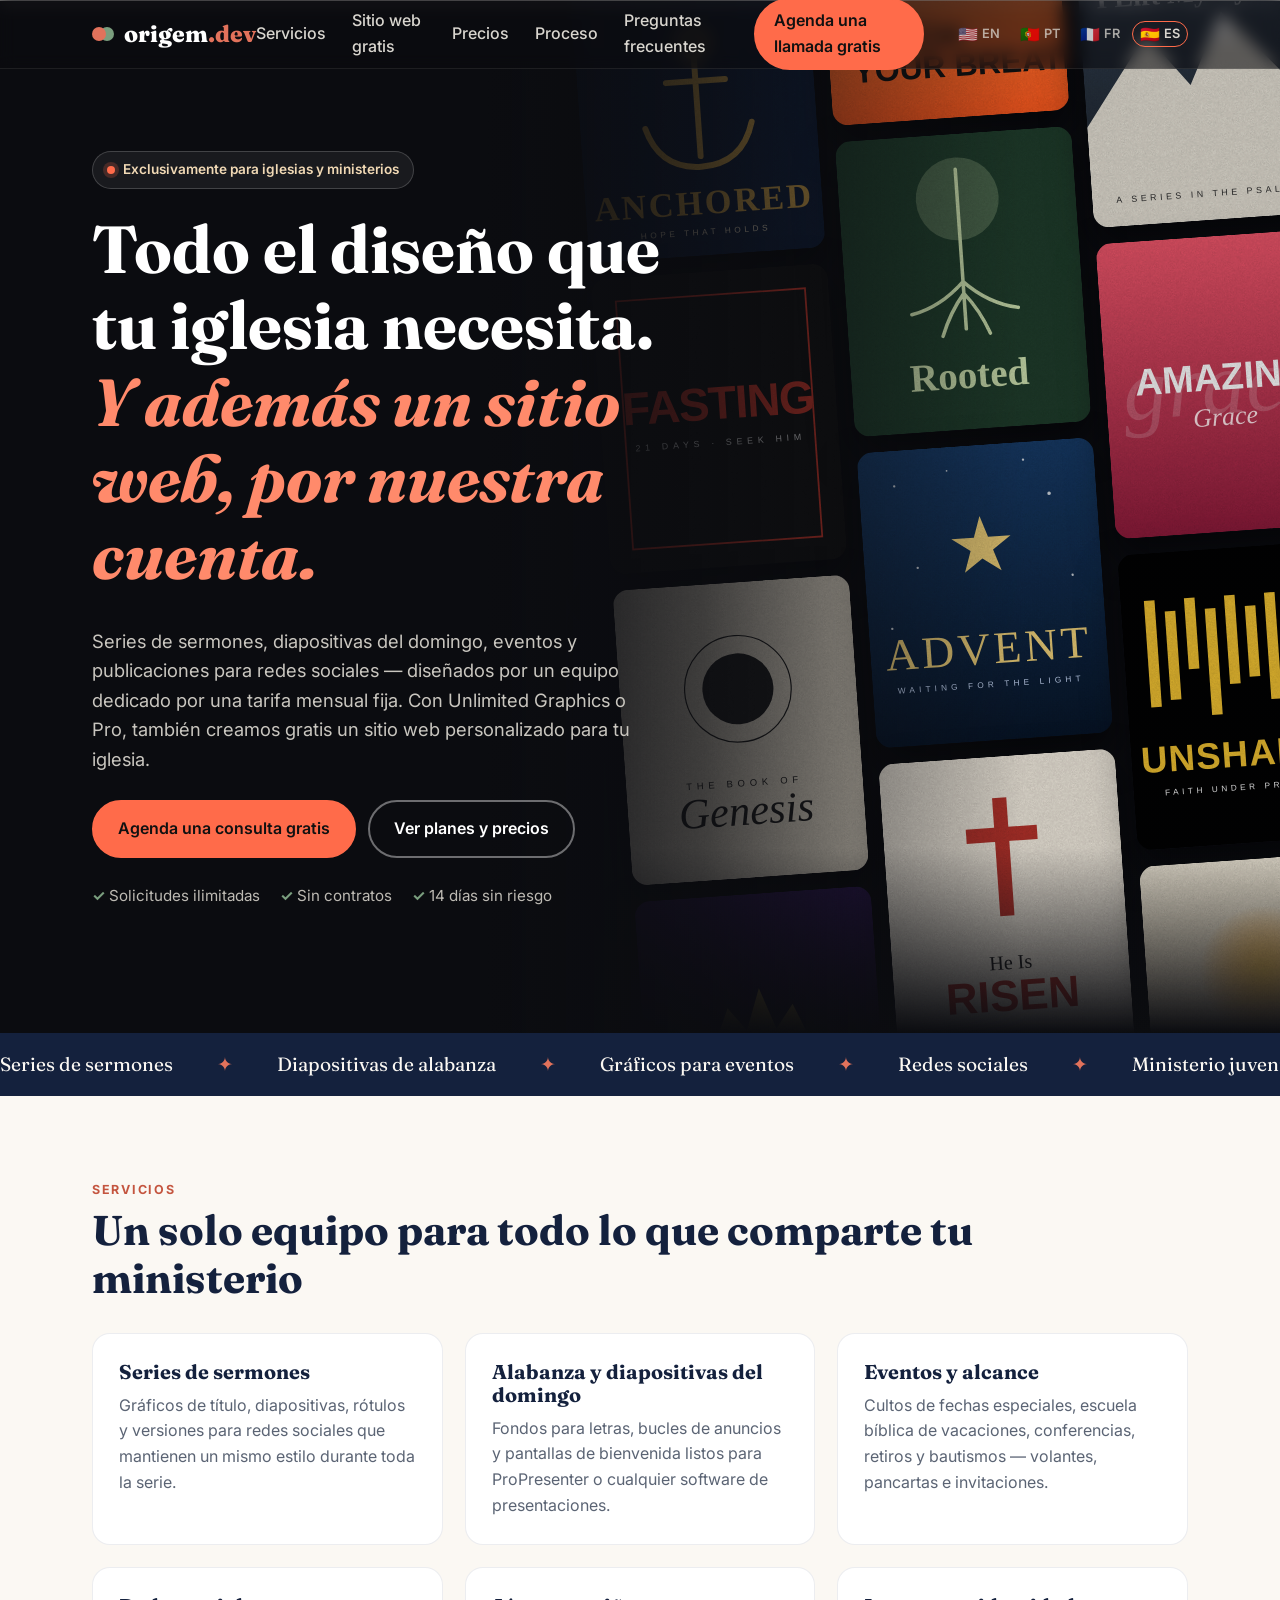
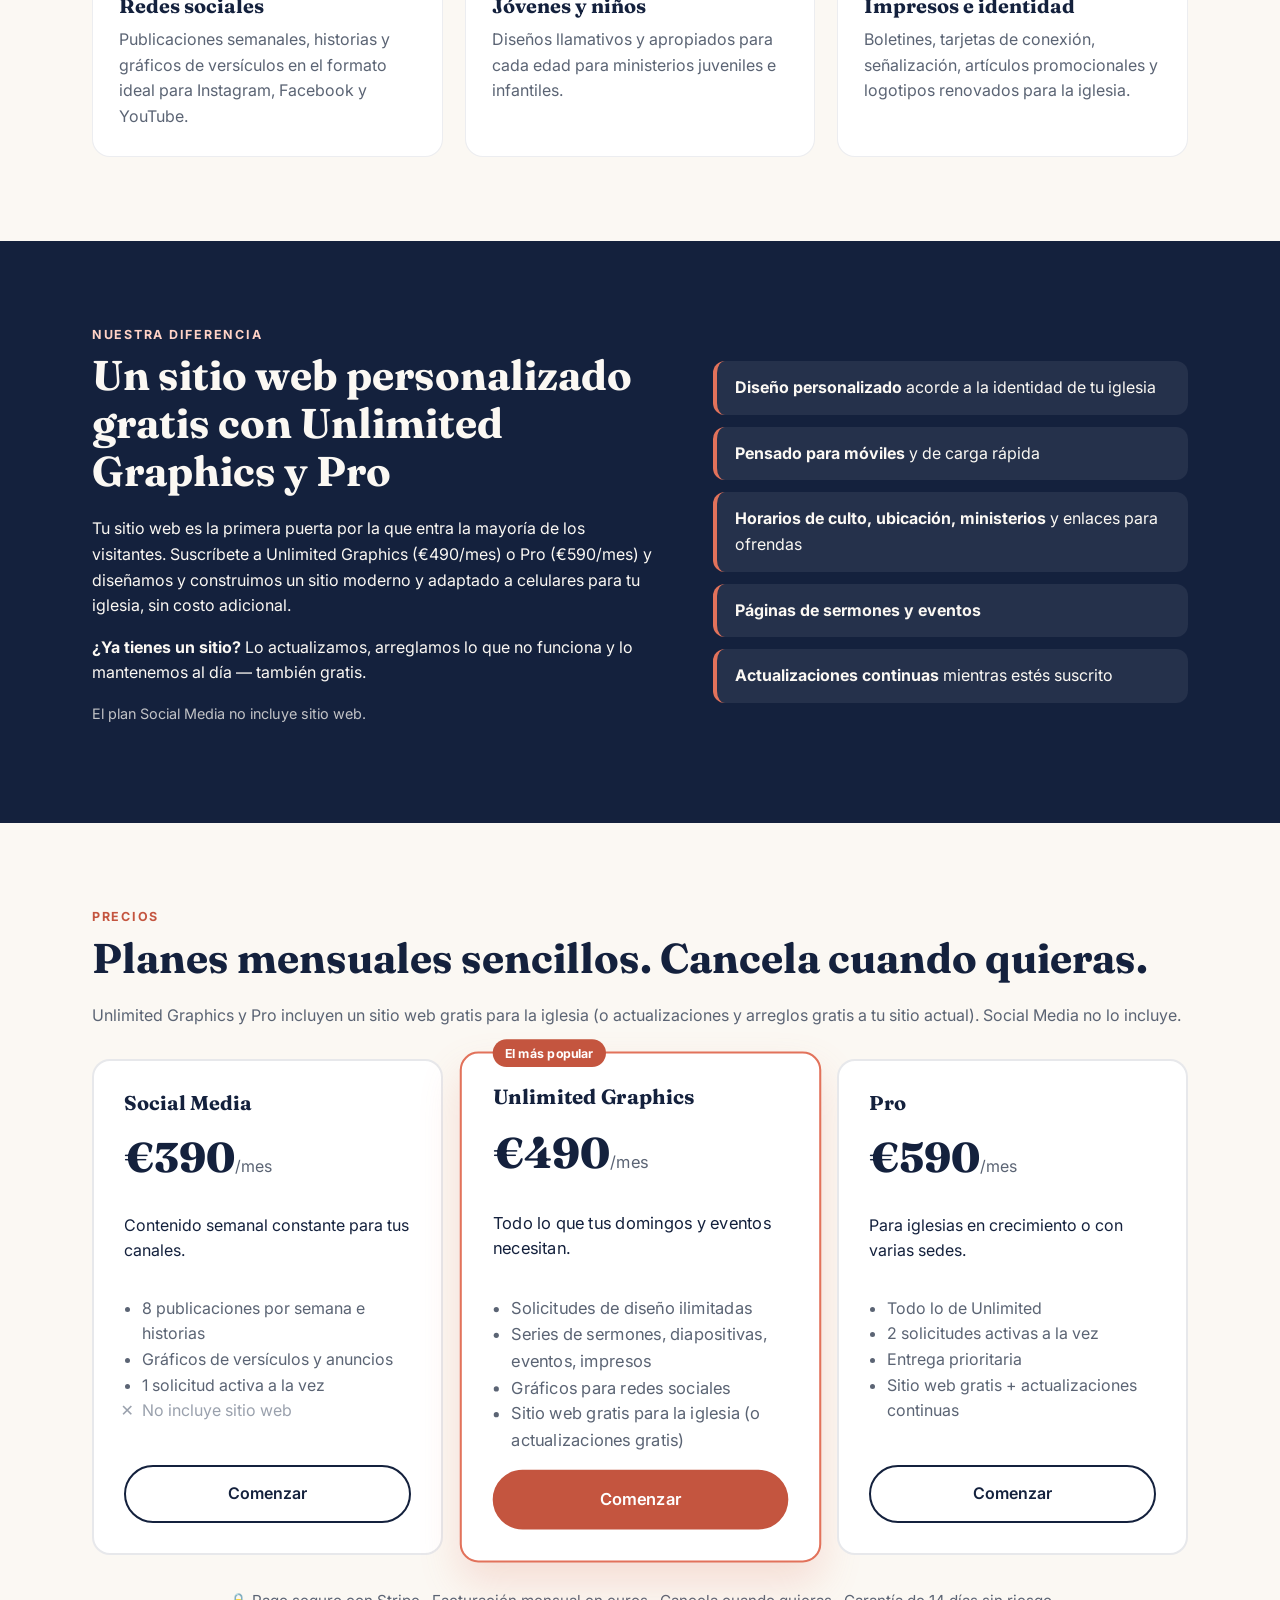
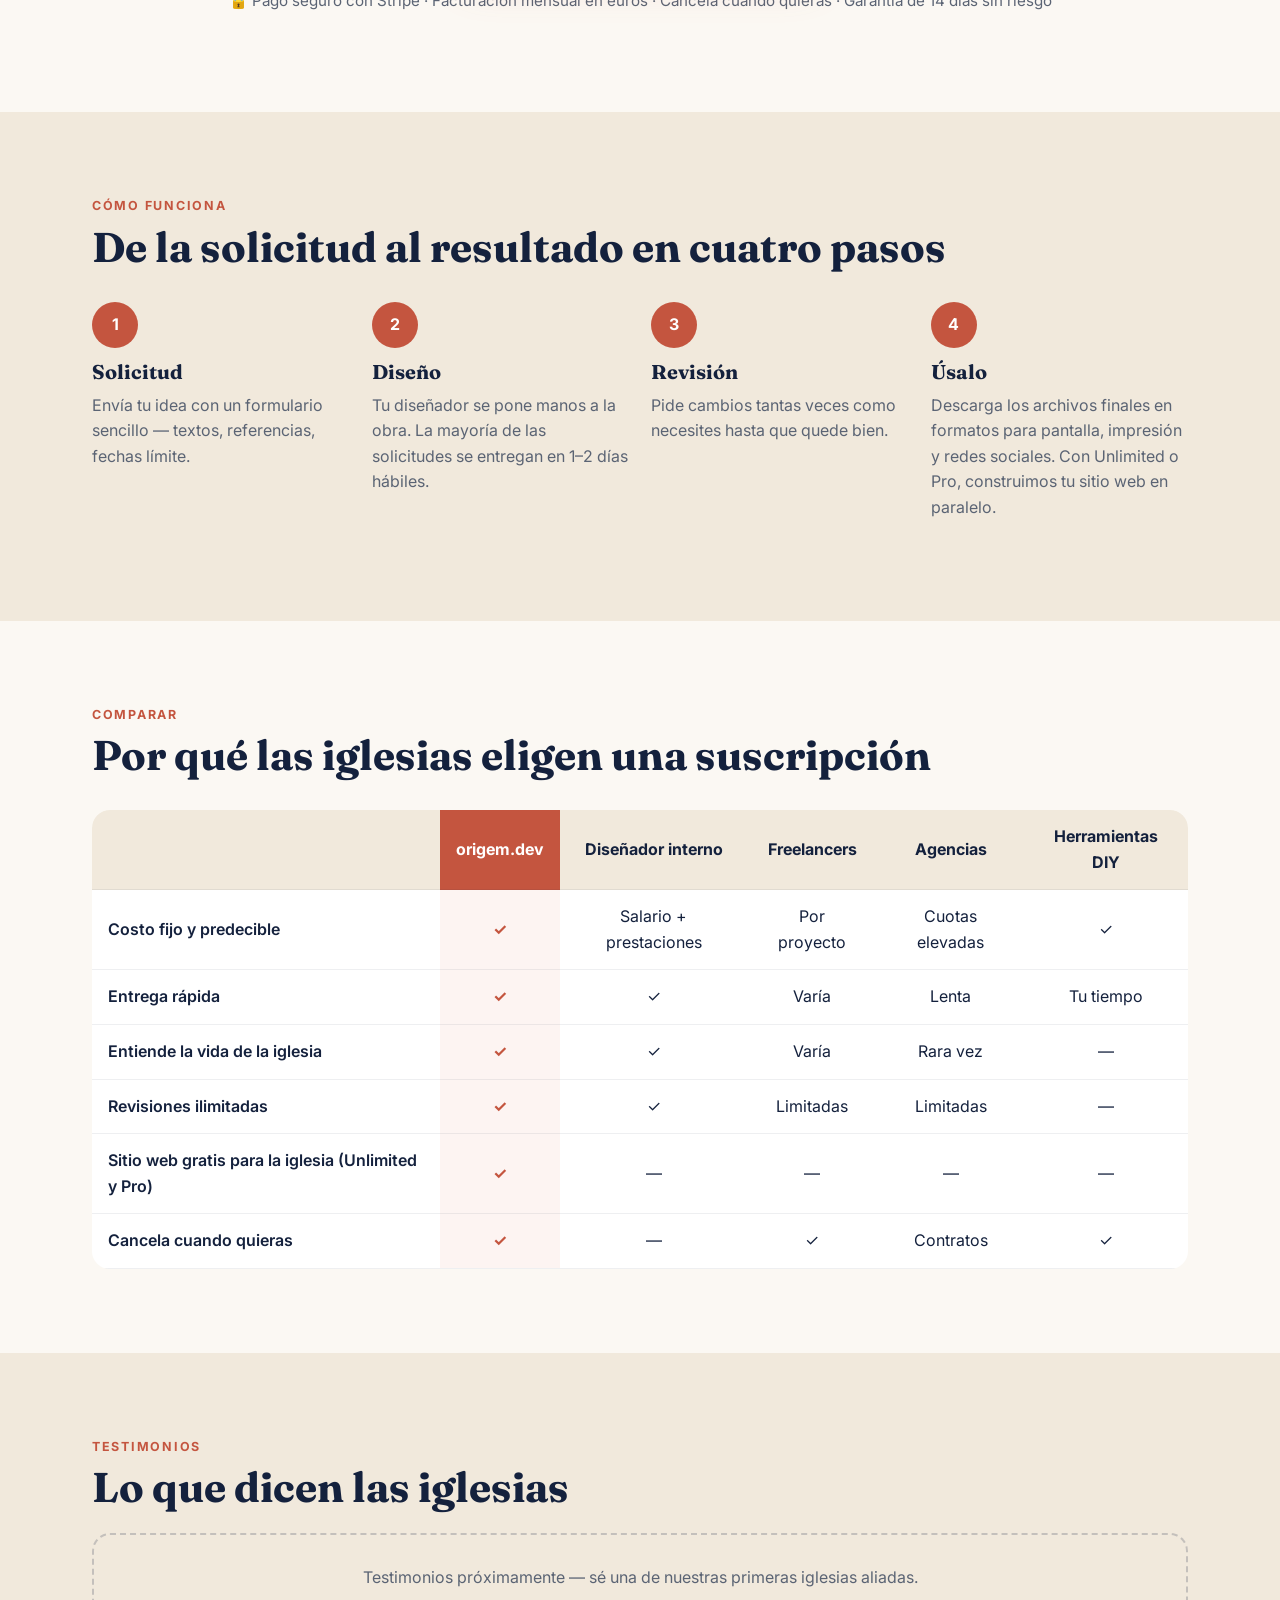
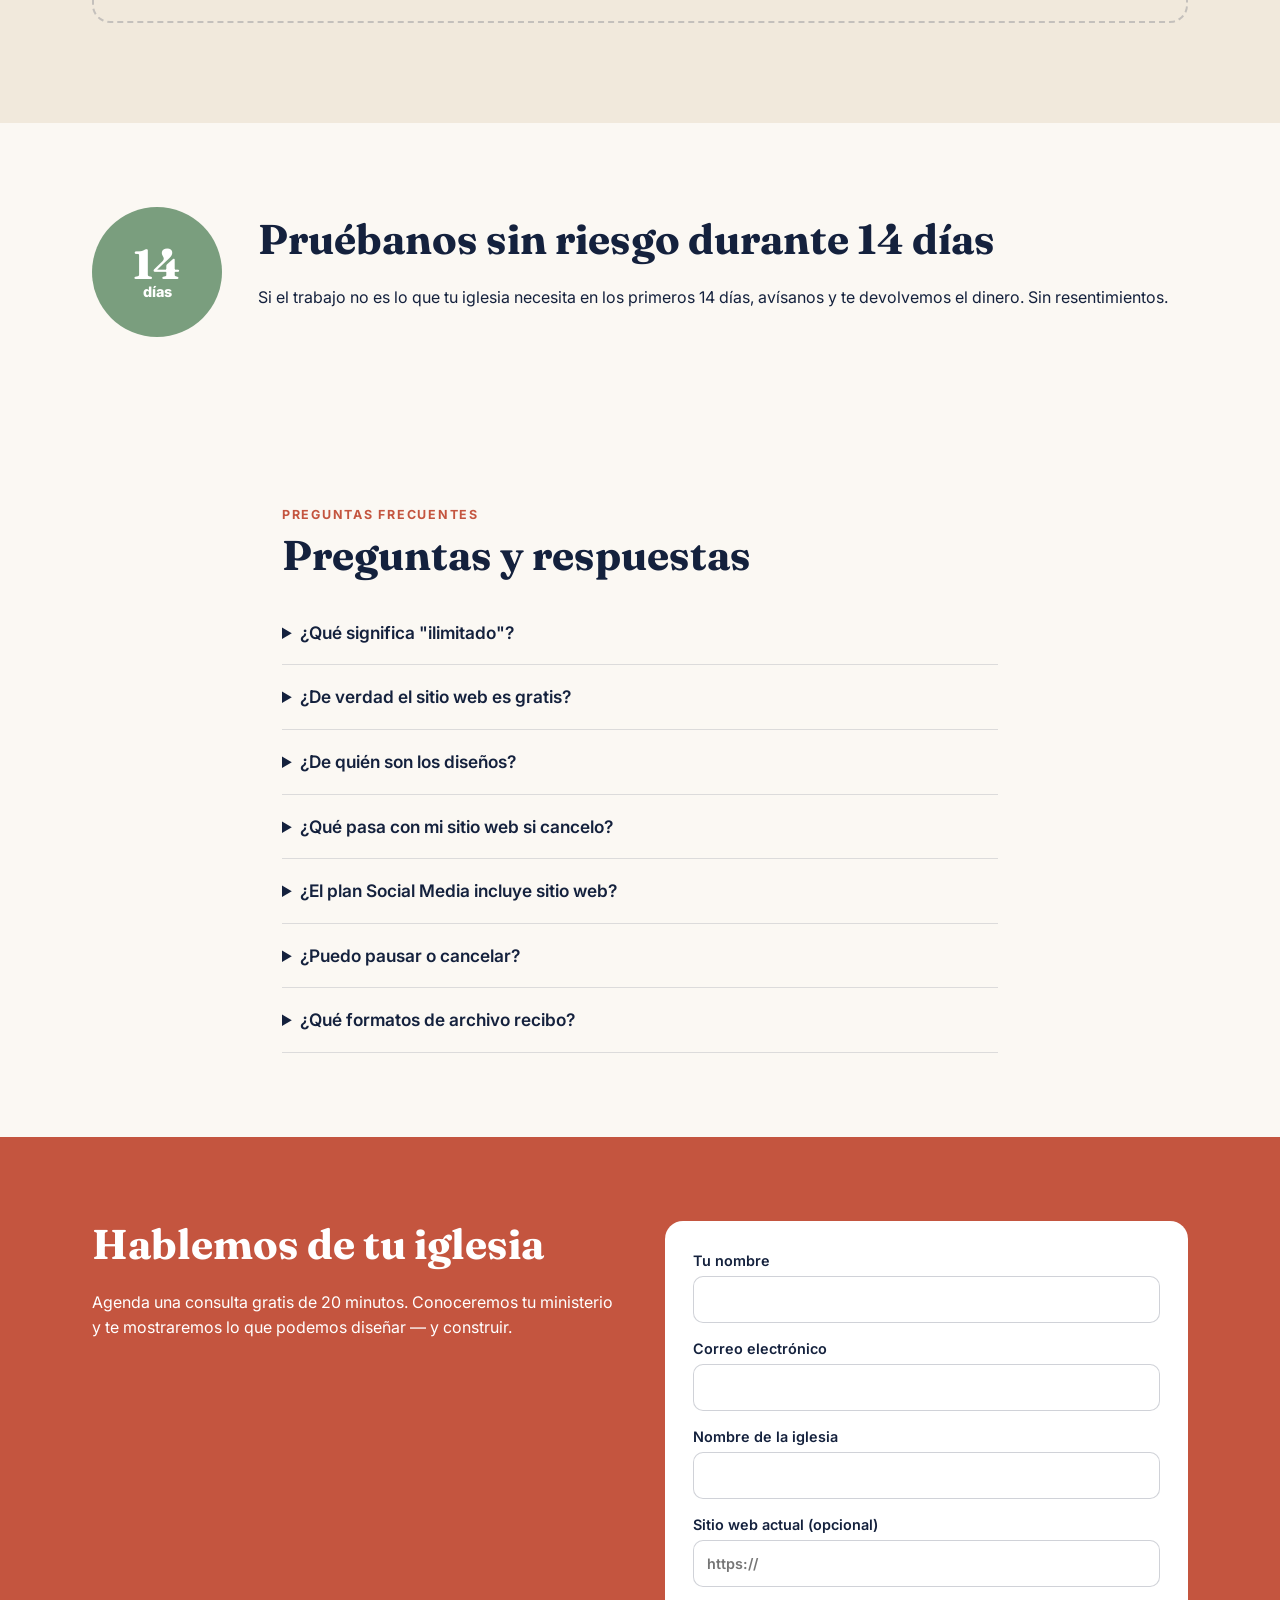
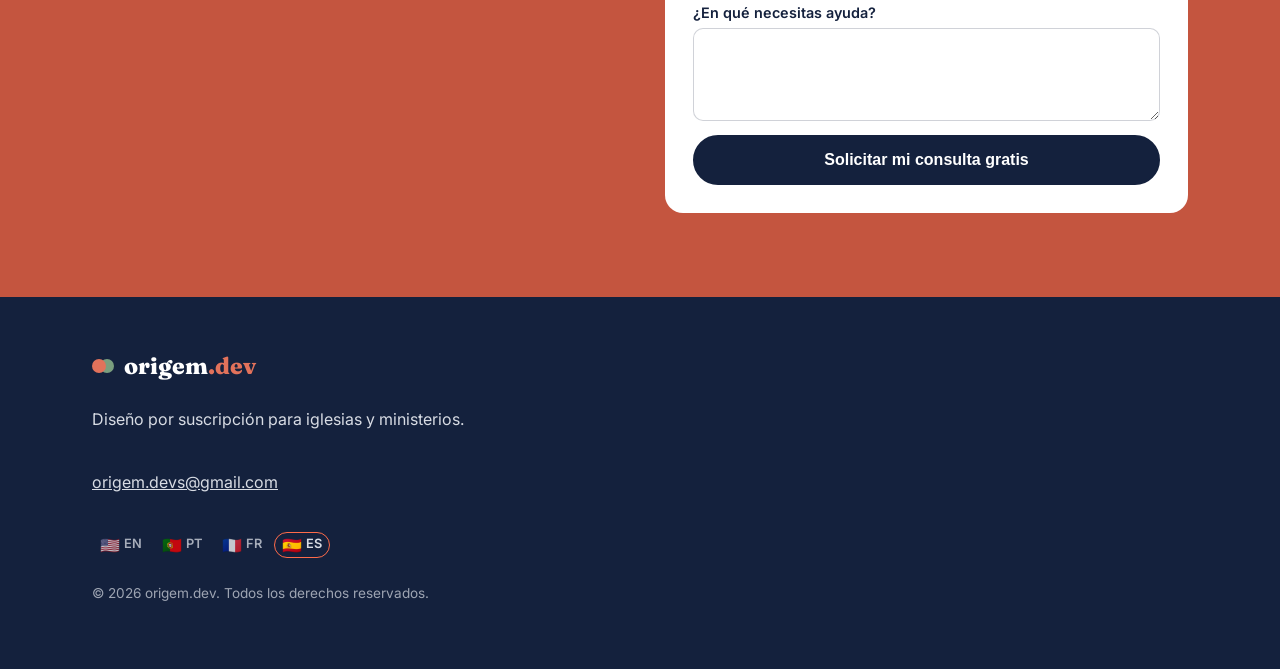
==== es/index.html @ 0dc6ed38 "i18n: en/pt-PT/fr/es static pages, language selector, auto-detection, EUR prices" ====
<!DOCTYPE html>
<html lang="es">
<head>
<!-- Stripe Payment Links live in script.js (STRIPE_LINKS). See STRIPE-SETUP.md. -->
<meta charset="UTF-8">
<meta name="viewport" content="width=device-width, initial-scale=1">
<title>origem.dev — Diseño ilimitado para iglesias + un sitio web gratis</title>
<meta name="description" content="Diseño gráfico por suscripción para iglesias y ministerios. Solicitudes ilimitadas, entregas rápidas y un sitio web personalizado gratis para tu iglesia.">
<link rel="preconnect" href="https://fonts.googleapis.com"><link rel="preconnect" href="https://fonts.gstatic.com" crossorigin>
<link href="https://fonts.googleapis.com/css2?family=Fraunces:opsz,wght@9..144,600;9..144,800&family=Inter:wght@400;500;600;700&display=swap" rel="stylesheet">
<link rel="stylesheet" href="/styles.css">
<link rel="canonical" href="https://origem.dev/es/">
<link rel="alternate" hreflang="en" href="https://origem.dev/">
<link rel="alternate" hreflang="pt-PT" href="https://origem.dev/pt/">
<link rel="alternate" hreflang="fr" href="https://origem.dev/fr/">
<link rel="alternate" hreflang="es" href="https://origem.dev/es/">
<link rel="alternate" hreflang="x-default" href="https://origem.dev/">
<script src="/lang.js"></script>
</head>
<body>
<a class="skip" href="#main">Ir al contenido</a>
<header class="nav" id="top">
  <div class="wrap nav-in">
    <!-- PLACEHOLDER: replace text logo with your logo image -->
    <a href="#" class="logo" aria-label="Inicio de origem.dev"><span class="dot"></span>origem<span>.dev</span></a>
    <button class="menu-btn" aria-expanded="false" aria-controls="menu" aria-label="Abrir menú">☰</button>
    <nav id="menu" aria-label="Main">
      <a href="#services">Servicios</a><a href="#website">Sitio web gratis</a><a href="#pricing">Precios</a><a href="#process">Proceso</a><a href="#faq">Preguntas frecuentes</a>
      <a href="#contact" class="btn btn-sm">Agenda una llamada gratis</a>
      <div class="lang-sel" role="group" aria-label="Idioma"><a href="/" data-lang="en" hreflang="en" lang="en" aria-label="English (United States)" title="English (United States)"><span class="flag" aria-hidden="true">🇺🇸</span><span class="lc" aria-hidden="true">EN</span></a><a href="/pt/" data-lang="pt" hreflang="pt-PT" lang="pt-PT" aria-label="Português (Portugal)" title="Português (Portugal)"><span class="flag" aria-hidden="true">🇵🇹</span><span class="lc" aria-hidden="true">PT</span></a><a href="/fr/" data-lang="fr" hreflang="fr" lang="fr" aria-label="Français (France)" title="Français (France)"><span class="flag" aria-hidden="true">🇫🇷</span><span class="lc" aria-hidden="true">FR</span></a><a href="/es/" data-lang="es" hreflang="es" lang="es" aria-label="Español (España)" title="Español (España)" aria-current="true"><span class="flag" aria-hidden="true">🇪🇸</span><span class="lc" aria-hidden="true">ES</span></a></div>
    </nav>
  </div>
</header>

<main id="main">
<section class="hero">
  <!-- SAMPLE PLACEHOLDERS: these sermon-series posters (assets/*.svg) are original mock-ups; replace with real church work later. -->
  <div class="poster-grid" aria-hidden="true"><div class="pcol pcol0"><img src="/assets/anchored.svg" alt="" width="400" height="500"><img src="/assets/fasting.svg" alt="" width="400" height="500"><img src="/assets/genesis.svg" alt="" width="400" height="500"><img src="/assets/kingdom.svg" alt="" width="400" height="500"><img src="/assets/anchored.svg" alt="" width="400" height="500"><img src="/assets/fasting.svg" alt="" width="400" height="500"><img src="/assets/genesis.svg" alt="" width="400" height="500"><img src="/assets/kingdom.svg" alt="" width="400" height="500"></div><div class="pcol pcol1"><img src="/assets/breath.svg" alt="" width="400" height="500"><img src="/assets/rooted.svg" alt="" width="400" height="500"><img src="/assets/advent.svg" alt="" width="400" height="500"><img src="/assets/risen.svg" alt="" width="400" height="500"><img src="/assets/breath.svg" alt="" width="400" height="500"><img src="/assets/rooted.svg" alt="" width="400" height="500"><img src="/assets/advent.svg" alt="" width="400" height="500"><img src="/assets/risen.svg" alt="" width="400" height="500"></div><div class="pcol pcol2"><img src="/assets/mountain.svg" alt="" width="400" height="500"><img src="/assets/grace.svg" alt="" width="400" height="500"><img src="/assets/unshaken.svg" alt="" width="400" height="500"><img src="/assets/light.svg" alt="" width="400" height="500"><img src="/assets/mountain.svg" alt="" width="400" height="500"><img src="/assets/grace.svg" alt="" width="400" height="500"><img src="/assets/unshaken.svg" alt="" width="400" height="500"><img src="/assets/light.svg" alt="" width="400" height="500"></div></div>
  <div class="hero-shade" aria-hidden="true"></div>
  <div class="wrap hero-in">
    <div class="hero-copy">
      <p class="pill"><span></span>Exclusivamente para iglesias y ministerios</p>
      <h1>Todo el diseño que tu iglesia necesita. <em>Y además un sitio web, por nuestra cuenta.</em></h1>
      <p class="lead">Series de sermones, diapositivas del domingo, eventos y publicaciones para redes sociales — diseñados por un equipo dedicado por una tarifa mensual fija. Con Unlimited Graphics o Pro, también creamos gratis un sitio web personalizado para tu iglesia.</p>
      <div class="cta-row"><a href="#contact" class="btn">Agenda una consulta gratis</a><a href="#pricing" class="btn btn-ghost">Ver planes y precios</a></div>
      <ul class="checks"><li>Solicitudes ilimitadas</li><li>Sin contratos</li><li>14 días sin riesgo</li></ul>
    </div>
  </div>
</section>

<section class="marquee" aria-label="Lo que diseñamos">
  <div class="track">
    <span>Series de sermones</span><span>Diapositivas de alabanza</span><span>Gráficos para eventos</span><span>Redes sociales</span><span>Ministerio juvenil</span><span>Ministerio infantil</span><span>Boletines</span><span>Pancartas y señalización</span><span>Logotipos e identidad</span><span>Sitios web para iglesias</span>
    <span aria-hidden="true">Series de sermones</span><span aria-hidden="true">Diapositivas de alabanza</span><span aria-hidden="true">Gráficos para eventos</span><span aria-hidden="true">Redes sociales</span><span aria-hidden="true">Ministerio juvenil</span><span aria-hidden="true">Ministerio infantil</span><span aria-hidden="true">Boletines</span><span aria-hidden="true">Pancartas y señalización</span><span aria-hidden="true">Logotipos e identidad</span><span aria-hidden="true">Sitios web para iglesias</span>
  </div>
</section>

<section id="services" class="sec">
  <div class="wrap">
    <p class="eyebrow">Servicios</p>
    <h2>Un solo equipo para todo lo que comparte tu ministerio</h2>
    <div class="grid g3">
      <article class="tile"><h3>Series de sermones</h3><p>Gráficos de título, diapositivas, rótulos y versiones para redes sociales que mantienen un mismo estilo durante toda la serie.</p></article>
      <article class="tile"><h3>Alabanza y diapositivas del domingo</h3><p>Fondos para letras, bucles de anuncios y pantallas de bienvenida listos para ProPresenter o cualquier software de presentaciones.</p></article>
      <article class="tile"><h3>Eventos y alcance</h3><p>Cultos de fechas especiales, escuela bíblica de vacaciones, conferencias, retiros y bautismos — volantes, pancartas e invitaciones.</p></article>
      <article class="tile"><h3>Redes sociales</h3><p>Publicaciones semanales, historias y gráficos de versículos en el formato ideal para Instagram, Facebook y YouTube.</p></article>
      <article class="tile"><h3>Jóvenes y niños</h3><p>Diseños llamativos y apropiados para cada edad para ministerios juveniles e infantiles.</p></article>
      <article class="tile"><h3>Impresos e identidad</h3><p>Boletines, tarjetas de conexión, señalización, artículos promocionales y logotipos renovados para la iglesia.</p></article>
    </div>
  </div>
</section>

<section id="website" class="sec feature">
  <div class="wrap feature-in">
    <div>
      <p class="eyebrow light">Nuestra diferencia</p>
      <h2>Un sitio web personalizado gratis con Unlimited Graphics y Pro</h2>
      <p>Tu sitio web es la primera puerta por la que entra la mayoría de los visitantes. Suscríbete a Unlimited Graphics (€490/mes) o Pro (€590/mes) y diseñamos y construimos un sitio moderno y adaptado a celulares para tu iglesia, sin costo adicional.</p>
      <p><strong>¿Ya tienes un sitio?</strong> Lo actualizamos, arreglamos lo que no funciona y lo mantenemos al día — también gratis.</p>
      <p class="small-note">El plan Social Media no incluye sitio web.</p>
    </div>
    <ul class="feature-list">
      <li><b>Diseño personalizado</b> acorde a la identidad de tu iglesia</li>
      <li><b>Pensado para móviles</b> y de carga rápida</li>
      <li><b>Horarios de culto, ubicación, ministerios</b> y enlaces para ofrendas</li>
      <li><b>Páginas de sermones y eventos</b></li>
      <li><b>Actualizaciones continuas</b> mientras estés suscrito</li>
    </ul>
  </div>
</section>

<section id="pricing" class="sec">
  <div class="wrap">
    <p class="eyebrow">Precios</p>
    <h2>Planes mensuales sencillos. Cancela cuando quieras.</h2>
    <p class="sub">Unlimited Graphics y Pro incluyen un sitio web gratis para la iglesia (o actualizaciones y arreglos gratis a tu sitio actual). Social Media no lo incluye.</p>
    <!-- PLACEHOLDER PRICES: edit the plan names, prices and features below before launch -->
    <div class="grid g3 plans">
      <article class="plan">
        <h3>Social Media</h3>
        <p class="price"><span class="amt">€390</span>/mes</p><!-- PLACEHOLDER price -->
        <p>Contenido semanal constante para tus canales.</p>
        <ul><li>8 publicaciones por semana e historias</li><li>Gráficos de versículos y anuncios</li><li>1 solicitud activa a la vez</li><li class="no">No incluye sitio web</li></ul>
        <a href="#contact" data-plan="social" class="btn btn-ghost">Comenzar</a>
      </article>
      <article class="plan popular">
        <span class="badge">El más popular</span>
        <h3>Unlimited Graphics</h3>
        <p class="price"><span class="amt">€490</span>/mes</p><!-- PLACEHOLDER price -->
        <p>Todo lo que tus domingos y eventos necesitan.</p>
        <ul><li>Solicitudes de diseño ilimitadas</li><li>Series de sermones, diapositivas, eventos, impresos</li><li>Gráficos para redes sociales</li><li>Sitio web gratis para la iglesia (o actualizaciones gratis)</li></ul>
        <a href="#contact" data-plan="unlimited" class="btn">Comenzar</a>
      </article>
      <article class="plan">
        <h3>Pro</h3>
        <p class="price"><span class="amt">€590</span>/mes</p><!-- PLACEHOLDER price -->
        <p>Para iglesias en crecimiento o con varias sedes.</p>
        <ul><li>Todo lo de Unlimited</li><li>2 solicitudes activas a la vez</li><li>Entrega prioritaria</li><li>Sitio web gratis + actualizaciones continuas</li></ul>
        <a href="#contact" data-plan="pro" class="btn btn-ghost">Comenzar</a>
      </article>
    </div>
    <p class="secure">🔒 Pago seguro con Stripe · Facturación mensual en euros · Cancela cuando quieras · Garantía de 14 días sin riesgo</p>
  </div>
</section>

<section id="process" class="sec alt">
  <div class="wrap">
    <p class="eyebrow">Cómo funciona</p>
    <h2>De la solicitud al resultado en cuatro pasos</h2>
    <ol class="steps">
      <li><span>1</span><h3>Solicitud</h3><p>Envía tu idea con un formulario sencillo — textos, referencias, fechas límite.</p></li>
      <li><span>2</span><h3>Diseño</h3><p>Tu diseñador se pone manos a la obra. La mayoría de las solicitudes se entregan en 1–2 días hábiles.</p></li><!-- PLACEHOLDER: confirm turnaround -->
      <li><span>3</span><h3>Revisión</h3><p>Pide cambios tantas veces como necesites hasta que quede bien.</p></li>
      <li><span>4</span><h3>Úsalo</h3><p>Descarga los archivos finales en formatos para pantalla, impresión y redes sociales. Con Unlimited o Pro, construimos tu sitio web en paralelo.</p></li>
    </ol>
  </div>
</section>

<section class="sec">
  <div class="wrap">
    <p class="eyebrow">Comparar</p>
    <h2>Por qué las iglesias eligen una suscripción</h2>
    <div class="table-wrap">
    <table>
      <caption class="sr">Comparación de origem.dev con otras opciones</caption>
      <thead><tr><th scope="col"></th><th scope="col" class="us">origem.dev</th><th scope="col">Diseñador interno</th><th scope="col">Freelancers</th><th scope="col">Agencias</th><th scope="col">Herramientas DIY</th></tr></thead>
      <tbody>
        <tr><th scope="row">Costo fijo y predecible</th><td class="us">✓</td><td>Salario + prestaciones</td><td>Por proyecto</td><td>Cuotas elevadas</td><td>✓</td></tr>
        <tr><th scope="row">Entrega rápida</th><td class="us">✓</td><td>✓</td><td>Varía</td><td>Lenta</td><td>Tu tiempo</td></tr>
        <tr><th scope="row">Entiende la vida de la iglesia</th><td class="us">✓</td><td>✓</td><td>Varía</td><td>Rara vez</td><td>—</td></tr>
        <tr><th scope="row">Revisiones ilimitadas</th><td class="us">✓</td><td>✓</td><td>Limitadas</td><td>Limitadas</td><td>—</td></tr>
        <tr><th scope="row">Sitio web gratis para la iglesia (Unlimited y Pro)</th><td class="us">✓</td><td>—</td><td>—</td><td>—</td><td>—</td></tr>
        <tr><th scope="row">Cancela cuando quieras</th><td class="us">✓</td><td>—</td><td>✓</td><td>Contratos</td><td>✓</td></tr>
      </tbody>
    </table>
    </div>
  </div>
</section>

<section class="sec alt">
  <div class="wrap">
    <p class="eyebrow">Testimonios</p>
    <h2>Lo que dicen las iglesias</h2>
    <!-- PLACEHOLDER: add real testimonials from real clients only -->
    <p class="placeholder">Testimonios próximamente — sé una de nuestras primeras iglesias aliadas.</p>
  </div>
</section>

<section class="sec guarantee">
  <div class="wrap g-in">
    <div class="seal" aria-hidden="true">14<small>días</small></div>
    <div>
      <h2>Pruébanos sin riesgo durante 14 días</h2>
      <p>Si el trabajo no es lo que tu iglesia necesita en los primeros 14 días, avísanos y te devolvemos el dinero. Sin resentimientos.</p><!-- PLACEHOLDER: confirm refund policy terms -->
    </div>
  </div>
</section>

<section id="faq" class="sec">
  <div class="wrap narrow">
    <p class="eyebrow">Preguntas frecuentes</p>
    <h2>Preguntas y respuestas</h2>
    <details><summary>¿Qué significa "ilimitado"?</summary><p>Envía todas las solicitudes que quieras. Las atendemos en orden, una a la vez (o más, según tu plan).</p></details>
    <details><summary>¿De verdad el sitio web es gratis?</summary><p>Sí, en los planes Unlimited Graphics (€490/mes) y Pro (€590/mes). Esas iglesias reciben un sitio web personalizado, diseñado y construido sin costo adicional. Si ya tienes uno, lo actualizamos y arreglamos.</p></details>
    <details><summary>¿De quién son los diseños?</summary><p>Son tuyos. Todos los archivos finales son tuyos para usarlos como tu ministerio lo necesite.</p></details>
    <details><summary>¿Qué pasa con mi sitio web si cancelo?</summary><p>Revisaremos las opciones contigo — incluso entregarte el sitio para que te lo quedes.</p></details><!-- PLACEHOLDER: confirm policy -->
    <details><summary>¿El plan Social Media incluye sitio web?</summary><p>No. El sitio web gratis (o las actualizaciones gratis a tu sitio actual) viene con Unlimited Graphics y Pro. Puedes cambiar de plan cuando quieras.</p></details>
    <details><summary>¿Puedo pausar o cancelar?</summary><p>Sí. No hay contratos a largo plazo.</p></details>
    <details><summary>¿Qué formatos de archivo recibo?</summary><p>PNG, JPG, PDF y archivos fuente a pedido, en formatos para pantalla, impresión y redes sociales.</p></details>
  </div>
</section>

<section id="contact" class="sec cta">
  <div class="wrap cta-in">
    <div>
      <h2>Hablemos de tu iglesia</h2>
      <p>Agenda una consulta gratis de 20 minutos. Conoceremos tu ministerio y te mostraremos lo que podemos diseñar — y construir.</p>
    </div>
    <!-- PLACEHOLDER: replace mailto with your real form endpoint (Formspree, Netlify Forms, etc.) and email -->
    <form class="form" action="mailto:origem.devs@gmail.com" method="post" enctype="text/plain">
      <label>Tu nombre<input name="name" required autocomplete="name"></label>
      <label>Correo electrónico<input type="email" name="email" required autocomplete="email"></label>
      <label>Nombre de la iglesia<input name="church" required></label>
      <label>Sitio web actual (opcional)<input type="url" name="website" placeholder="https://"></label>
      <label>¿En qué necesitas ayuda?<textarea name="message" rows="3"></textarea></label>
      <button class="btn" type="submit">Solicitar mi consulta gratis</button>
    </form>
  </div>
</section>
</main>

<footer class="foot">
  <div class="wrap foot-in">
    <a href="#" class="logo"><span class="dot"></span>origem<span>.dev</span></a>
    <p>Diseño por suscripción para iglesias y ministerios.</p>
    <p><a href="mailto:origem.devs@gmail.com">origem.devs@gmail.com</a></p><!-- PLACEHOLDER email -->
    <div class="lang-sel" role="group" aria-label="Idioma"><a href="/" data-lang="en" hreflang="en" lang="en" aria-label="English (United States)" title="English (United States)"><span class="flag" aria-hidden="true">🇺🇸</span><span class="lc" aria-hidden="true">EN</span></a><a href="/pt/" data-lang="pt" hreflang="pt-PT" lang="pt-PT" aria-label="Português (Portugal)" title="Português (Portugal)"><span class="flag" aria-hidden="true">🇵🇹</span><span class="lc" aria-hidden="true">PT</span></a><a href="/fr/" data-lang="fr" hreflang="fr" lang="fr" aria-label="Français (France)" title="Français (France)"><span class="flag" aria-hidden="true">🇫🇷</span><span class="lc" aria-hidden="true">FR</span></a><a href="/es/" data-lang="es" hreflang="es" lang="es" aria-label="Español (España)" title="Español (España)" aria-current="true"><span class="flag" aria-hidden="true">🇪🇸</span><span class="lc" aria-hidden="true">ES</span></a></div>
    <p class="small">© <span id="yr">2026</span> origem.dev. Todos los derechos reservados.</p>
  </div>
</footer>
<script src="/script.js"></script>
</body>
</html>
---- styles.css ----
:root{--ink:#14213d;--paper:#fbf8f3;--clay:#e2725b;--clay-d:#c4553f;--sage:#7a9e7e;--sand:#f1e9dc;--muted:#5b6474;--r:18px}
*{box-sizing:border-box}html{scroll-behavior:smooth}
body{margin:0;font-family:Inter,system-ui,sans-serif;color:var(--ink);background:var(--paper);line-height:1.6}
h1,h2,h3{font-family:Fraunces,Georgia,serif;line-height:1.15;margin:0 0 .5em}
h1{font-size:clamp(2.2rem,5vw,3.8rem)}h1 em{color:var(--clay);font-style:italic}
h2{font-size:clamp(1.7rem,3.5vw,2.6rem)}h3{font-size:1.25rem}
a{color:inherit}.wrap{max-width:1140px;margin:auto;padding:0 22px}.narrow{max-width:760px}
.skip{position:absolute;left:-999px}.skip:focus{left:10px;top:10px;background:#fff;padding:8px;z-index:99}
.sr{position:absolute;width:1px;height:1px;overflow:hidden;clip:rect(0 0 0 0)}
:focus-visible{outline:3px solid var(--clay);outline-offset:2px}
.btn{display:inline-block;background:var(--clay-d);color:#fff;text-decoration:none;font-weight:600;padding:14px 24px;border-radius:999px;border:2px solid var(--clay-d);cursor:pointer;font-size:1rem;transition:.2s}
.btn:hover{background:var(--ink);border-color:var(--ink)}
.btn-ghost{background:transparent;color:var(--ink);border-color:var(--ink)}.btn-ghost:hover{color:#fff}
.btn-sm{padding:8px 18px}
.eyebrow{text-transform:uppercase;letter-spacing:.14em;font-size:.78rem;font-weight:700;color:var(--clay-d);margin:0 0 .6em}.eyebrow.light{color:#ffd2c6}
.nav{position:sticky;top:0;background:rgba(251,248,243,.92);backdrop-filter:blur(8px);z-index:50;border-bottom:1px solid #0001}
.nav-in{display:flex;align-items:center;justify-content:space-between;height:68px}
.logo{font-family:Fraunces,serif;font-weight:800;font-size:1.45rem;text-decoration:none;display:flex;align-items:center;gap:8px}.logo span:last-child{color:var(--clay)}
.dot{width:14px;height:14px;border-radius:50%;background:var(--clay);box-shadow:8px 0 0 var(--sage)}.logo .dot{margin-right:10px}
nav{display:flex;gap:26px;align-items:center}nav a{text-decoration:none;font-weight:500}
.menu-btn{display:none;background:none;border:0;font-size:1.6rem;cursor:pointer}
.hero{padding:70px 0 60px}.hero-in{display:grid;grid-template-columns:1.1fr 1fr;gap:50px;align-items:center}
.lead{font-size:1.15rem;color:var(--muted);max-width:540px}.cta-row{display:flex;gap:12px;flex-wrap:wrap;margin:26px 0}
.checks{list-style:none;padding:0;display:flex;gap:20px;flex-wrap:wrap;color:var(--muted);font-size:.95rem}.checks li::before{content:"✓ ";color:var(--sage);font-weight:700}



.marquee{background:var(--ink);color:var(--paper);overflow:hidden;padding:16px 0}
.track{display:flex;gap:44px;width:max-content;animation:scroll 35s linear infinite;font-family:Fraunces,serif;font-size:1.2rem}
.track span::after{content:"✦";margin-left:44px;color:var(--clay)}
@keyframes scroll{to{transform:translateX(-50%)}}
@media (prefers-reduced-motion:reduce){.track{animation:none}html{scroll-behavior:auto}}
.sec{padding:84px 0}.alt{background:var(--sand)}.sub{color:var(--muted)}
.grid{display:grid;gap:22px;margin-top:30px}.g3{grid-template-columns:repeat(3,1fr)}
.tile{background:#fff;border-radius:var(--r);padding:26px;border:1px solid #14213d14}.tile p{color:var(--muted);margin:0}
.feature{background:var(--ink);color:var(--paper)}.feature-in{display:grid;grid-template-columns:1.2fr 1fr;gap:50px;align-items:center}
.feature-list{list-style:none;padding:0;margin:0;display:grid;gap:12px}.feature-list li{background:#ffffff12;padding:14px 18px;border-radius:12px;border-left:4px solid var(--clay)}
.plan{background:#fff;border-radius:var(--r);padding:30px;border:2px solid #14213d1a;display:flex;flex-direction:column;position:relative}
.plan ul{padding-left:18px;color:var(--muted);flex:1}.plan .btn{text-align:center}
.popular{border-color:var(--clay);transform:scale(1.03);box-shadow:0 20px 40px #e2725b33}
.badge{position:absolute;top:-14px;left:30px;background:var(--clay-d);color:#fff;font-size:.75rem;font-weight:700;padding:4px 12px;border-radius:999px}
.price{margin:0 0 6px;color:var(--muted)}.amt{font-family:Fraunces,serif;font-size:2.6rem;font-weight:800;color:var(--ink)}
.steps{list-style:none;padding:0;display:grid;grid-template-columns:repeat(4,1fr);gap:22px;margin-top:30px}
.steps span{display:inline-grid;place-items:center;width:46px;height:46px;border-radius:50%;background:var(--clay-d);color:#fff;font-weight:700;margin-bottom:12px}.steps p{color:var(--muted);margin:0}
.table-wrap{overflow-x:auto;margin-top:30px}table{width:100%;border-collapse:collapse;min-width:700px;background:#fff;border-radius:var(--r);overflow:hidden}
th,td{padding:14px 16px;text-align:center;border-bottom:1px solid #14213d12}tbody th{text-align:left;font-weight:600}
thead th{background:var(--sand)}.us{background:#e2725b14;font-weight:700;color:var(--clay-d)}thead .us{background:var(--clay-d);color:#fff}
.placeholder{border:2px dashed #14213d33;border-radius:var(--r);padding:30px;text-align:center;color:var(--muted)}
.g-in{display:flex;gap:36px;align-items:center}.seal{flex:none;width:130px;height:130px;border-radius:50%;background:var(--sage);color:#fff;display:grid;place-content:center;text-align:center;font-family:Fraunces,serif;font-size:2.6rem;font-weight:800;line-height:1}.seal small{font-size:.9rem;font-family:Inter}
details{border-bottom:1px solid #14213d22;padding:18px 0}summary{cursor:pointer;font-weight:600;font-size:1.08rem}details p{color:var(--muted);margin:.6em 0 0}
.cta{background:var(--clay-d);color:#fff}.cta-in{display:grid;grid-template-columns:1fr 1fr;gap:50px;align-items:start}
.form{background:#fff;color:var(--ink);padding:28px;border-radius:var(--r);display:grid;gap:14px}
.form label{display:grid;gap:4px;font-weight:600;font-size:.9rem}.form input,.form textarea{font:inherit;padding:11px 13px;border:1.5px solid #14213d33;border-radius:10px}
.form .btn{background:var(--ink);border-color:var(--ink)}
.foot{background:var(--ink);color:#d8dce4;padding:50px 0}.foot-in{display:grid;gap:6px}.foot .logo{color:#fff}.small{font-size:.85rem;opacity:.7}
@media(max-width:900px){
 .hero-in,.feature-in,.cta-in{grid-template-columns:1fr}.g3{grid-template-columns:1fr}.steps{grid-template-columns:1fr 1fr}.popular{transform:none}
 .menu-btn{display:block}nav{display:none;position:absolute;top:68px;left:0;right:0;background:var(--paper);flex-direction:column;padding:20px;border-bottom:1px solid #0002}nav.open{display:flex}
 .sec{padding:60px 0}.g-in{flex-direction:column;text-align:center}
}
@media(max-width:520px){.steps{grid-template-columns:1fr}.hero-art }
.plan li.no{list-style:"✕  ";color:#9aa1ad}.secure{text-align:center;color:var(--muted);margin-top:34px;font-size:.95rem}.small-note{opacity:.75;font-size:.9rem}
.ty{min-height:100vh;display:grid;place-items:center;text-align:center;padding:30px}.ty .box{max-width:560px}

/* ===== Dark hero + nav ===== */
:root{--night:#0b0c10}
.nav{background:rgba(11,12,16,.55);border-bottom:1px solid #ffffff14;color:#f4f1ea;transition:background .25s}
.nav.scrolled{background:rgba(11,12,16,.94);box-shadow:0 6px 24px #0006}
.nav .logo{color:#fff}.nav nav a:not(.btn){color:#d9d6cf}.nav nav a:not(.btn):hover{color:#fff}
.nav .btn-sm{background:#ff6b4a;border-color:#ff6b4a;color:#111}.nav .btn-sm:hover{background:#fff;border-color:#fff}
.menu-btn{color:#fff}
.hero{position:relative;background:var(--night);color:#fff;overflow:hidden;margin-top:-68px;padding:150px 0 110px;min-height:760px;display:flex;align-items:center}
.hero-in{display:block;position:relative;z-index:3;width:100%}
.hero-copy{max-width:600px}
.hero h1{color:#fff;font-size:clamp(2.4rem,5.2vw,4.3rem)}.hero h1 em{color:#ff8a6b}
.hero .lead{color:#c9c6bf}.hero .checks{color:#bdbab3}
.hero .btn{background:#ff6b4a;border-color:#ff6b4a;color:#111}.hero .btn:hover{background:#fff;border-color:#fff}
.hero .btn-ghost{background:transparent;color:#fff;border-color:#ffffff66}.hero .btn-ghost:hover{background:#fff;color:#111}
.pill{display:inline-flex;align-items:center;gap:8px;border:1px solid #ffffff2e;background:#ffffff0f;border-radius:999px;padding:7px 14px;font-size:.85rem;font-weight:600;color:#f1d9b5;margin:0 0 22px}
.pill span{width:8px;height:8px;border-radius:50%;background:#ff6b4a;box-shadow:0 0 0 4px #ff6b4a33}
.poster-grid{position:absolute;top:-60px;bottom:-60px;right:-70px;width:58%;display:grid;grid-template-columns:repeat(3,1fr);gap:16px;transform:rotate(-4deg);z-index:1}
.pcol{display:flex;flex-direction:column;gap:16px;animation:drift 60s linear infinite}
.pcol1{animation-direction:reverse;margin-top:-120px}.pcol2{animation-duration:75s}
.pcol img{width:100%;height:auto;border-radius:16px;display:block;box-shadow:0 18px 40px #0008}
@keyframes drift{to{transform:translateY(-50%)}}
.hero-shade{position:absolute;inset:0;z-index:2;background:linear-gradient(90deg,var(--night) 38%,rgba(11,12,16,.75) 55%,rgba(11,12,16,.1) 80%),linear-gradient(0deg,var(--night) 0,transparent 18%)}
@media (prefers-reduced-motion:reduce){.pcol{animation:none}}
@media(max-width:900px){
 nav{background:var(--night)!important;border-bottom:1px solid #ffffff1a}
 .hero{padding:120px 0 80px;min-height:0}
 .poster-grid{width:130%;right:-15%;opacity:.35}
 .hero-shade{background:linear-gradient(180deg,rgba(11,12,16,.55),var(--night) 92%)}
}
.logo{gap:0}
.logo .dot{margin-right:18px}

/* ===== Language selector ===== */
.lang-sel{display:inline-flex;gap:4px;align-items:center}
.lang-sel a{display:inline-flex;align-items:center;gap:4px;padding:4px 7px;border-radius:999px;font-size:.8rem;font-weight:600;text-decoration:none;opacity:.75;border:1px solid transparent;line-height:1}
.lang-sel a:hover,.lang-sel a:focus-visible{opacity:1;border-color:currentColor}
.lang-sel a:focus-visible{outline:2px solid #ff6b4a;outline-offset:2px}
.lang-sel a[aria-current="true"]{opacity:1;border-color:#ff6b4a}
.lang-sel .flag{font-size:1rem}
.nav .lang-sel a{color:#d9d6cf}
.foot .lang-sel{margin:14px 0 6px;flex-wrap:wrap}
.ty .lang-sel{justify-content:center;margin:18px 0}
@media(max-width:900px){nav .lang-sel{justify-content:flex-start;padding-top:6px}}
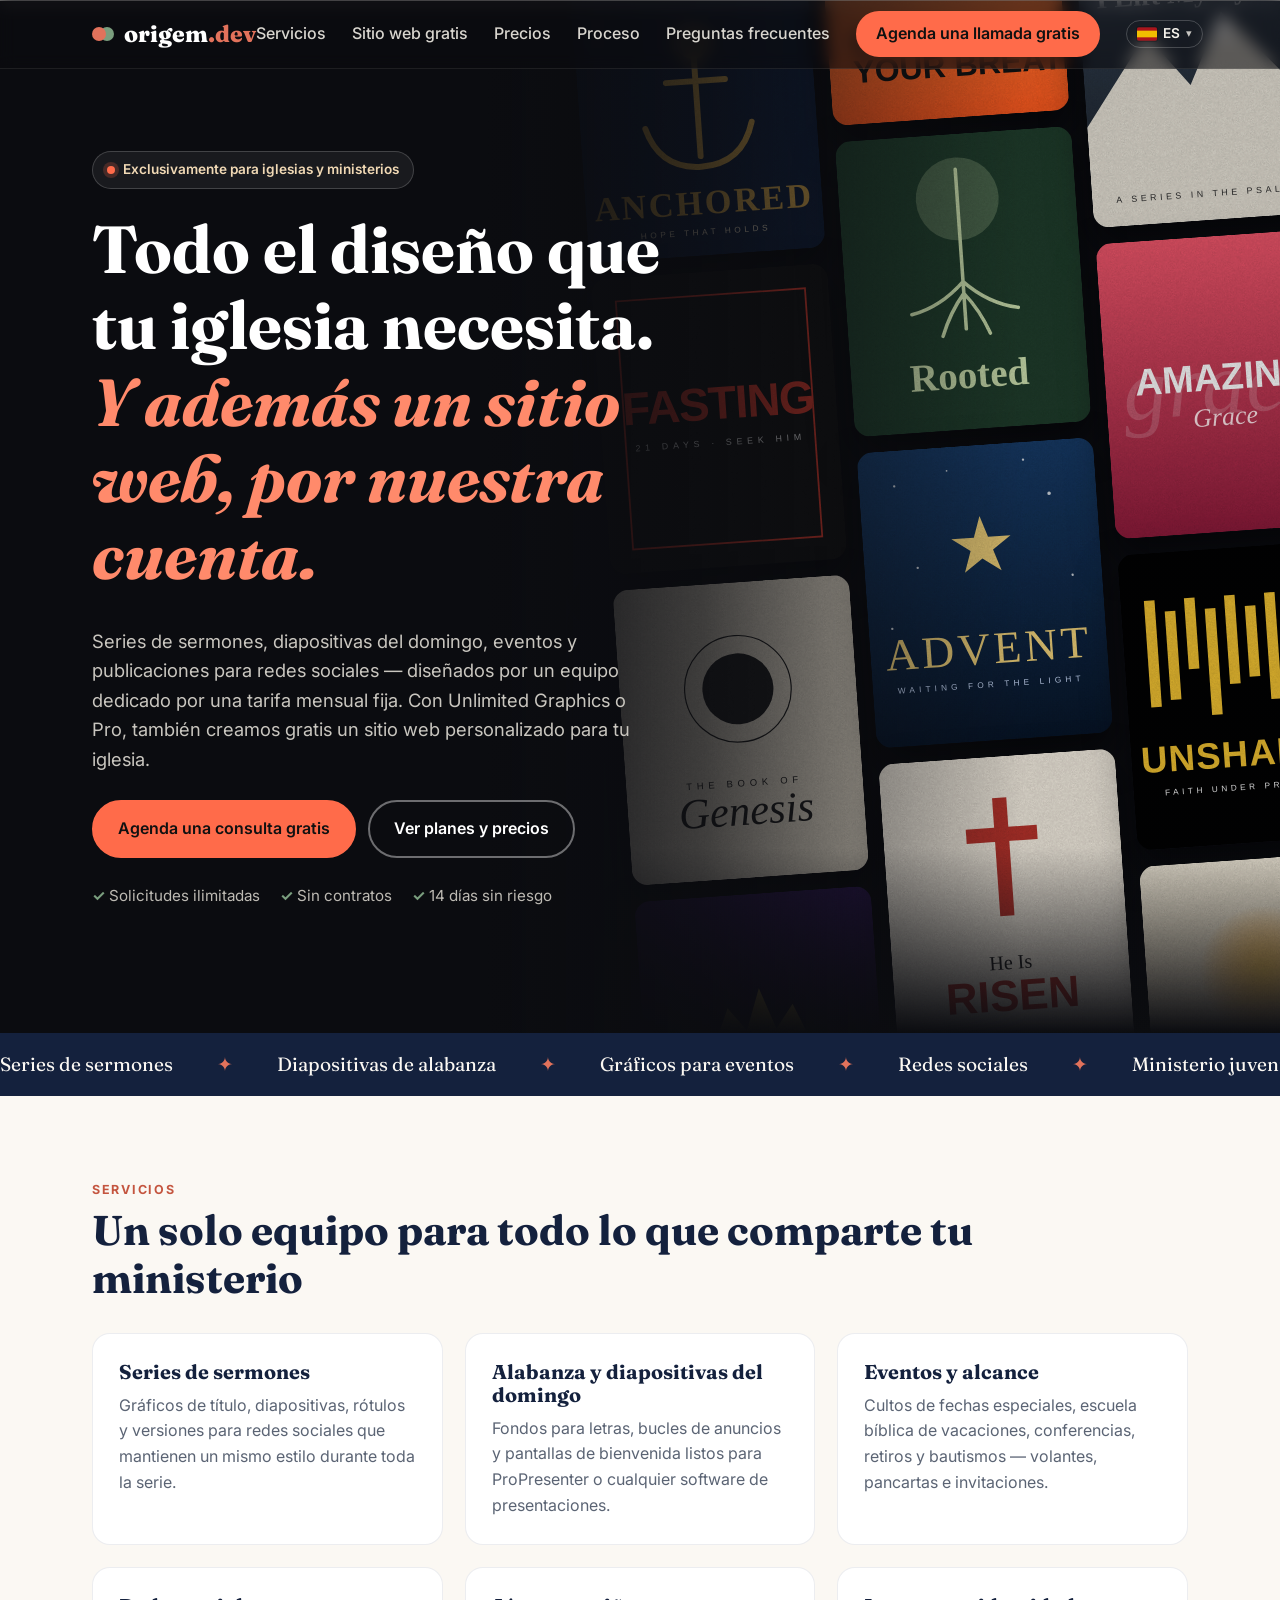
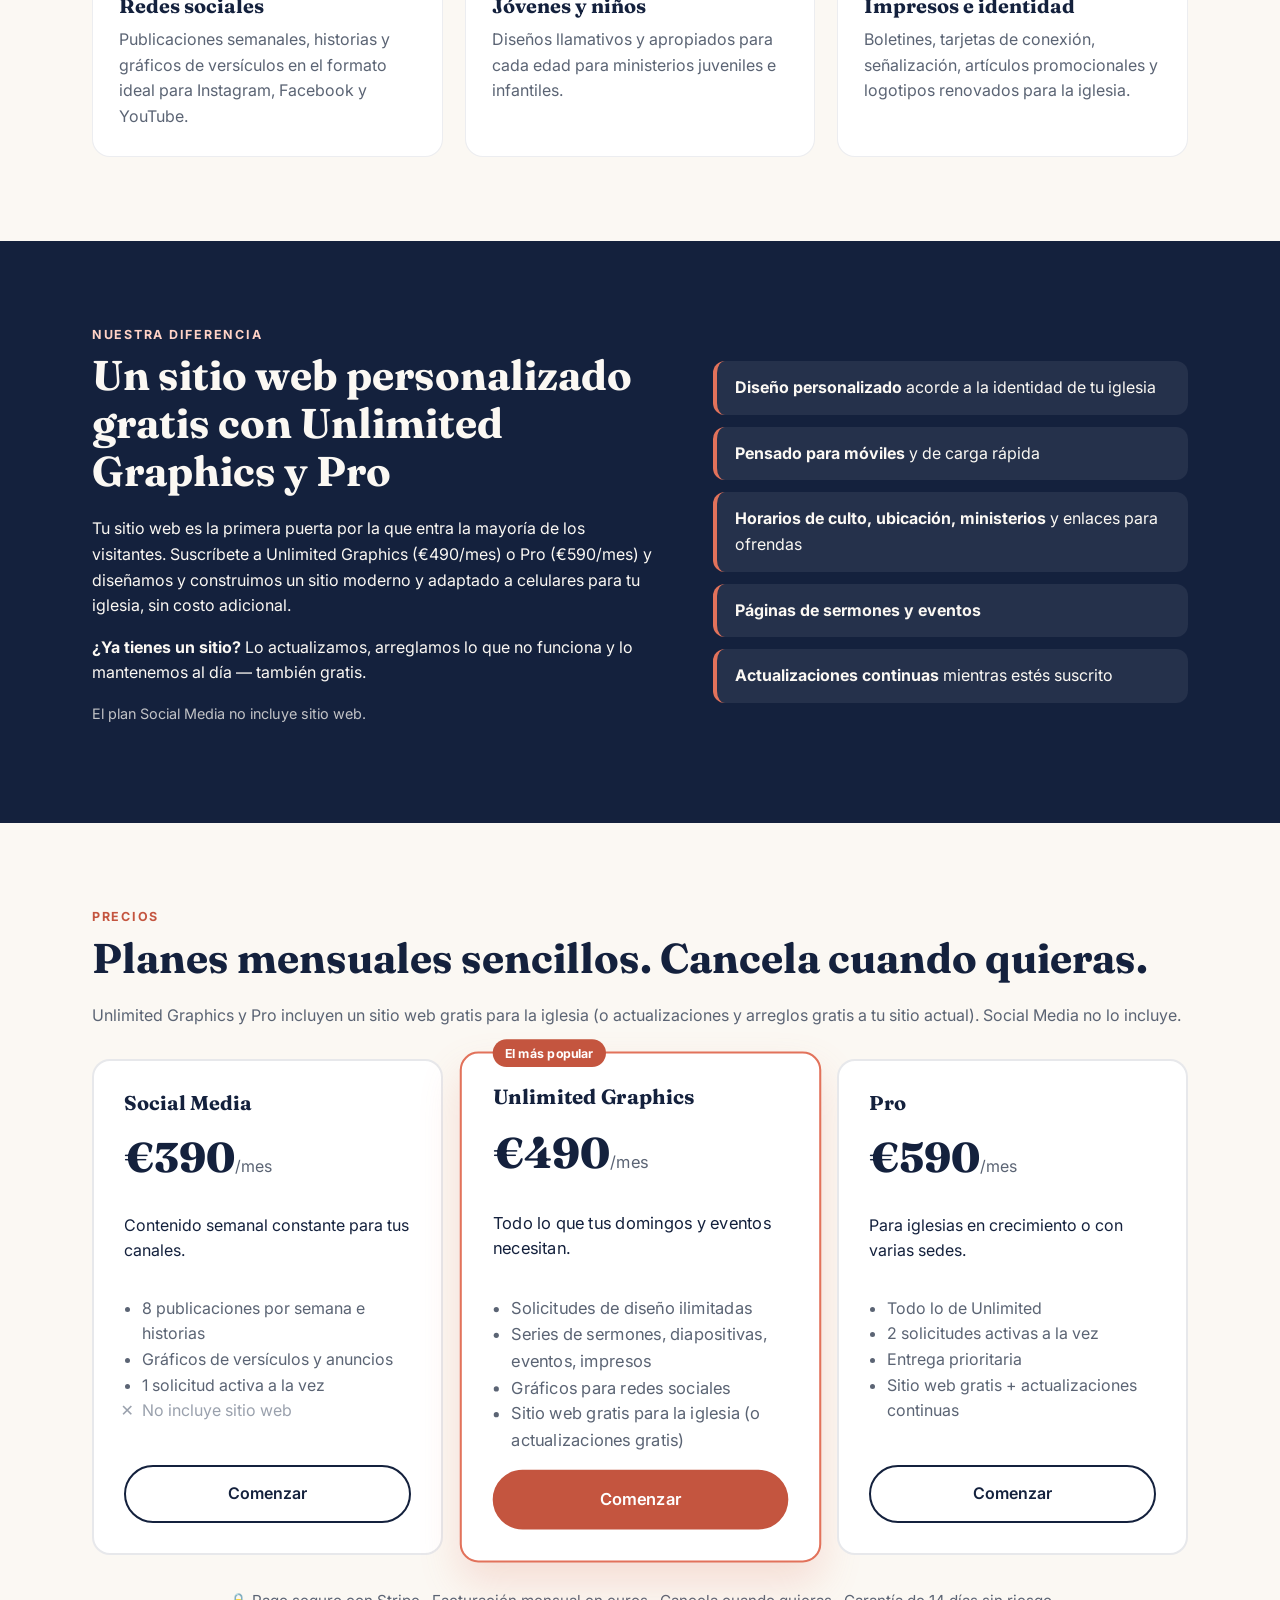
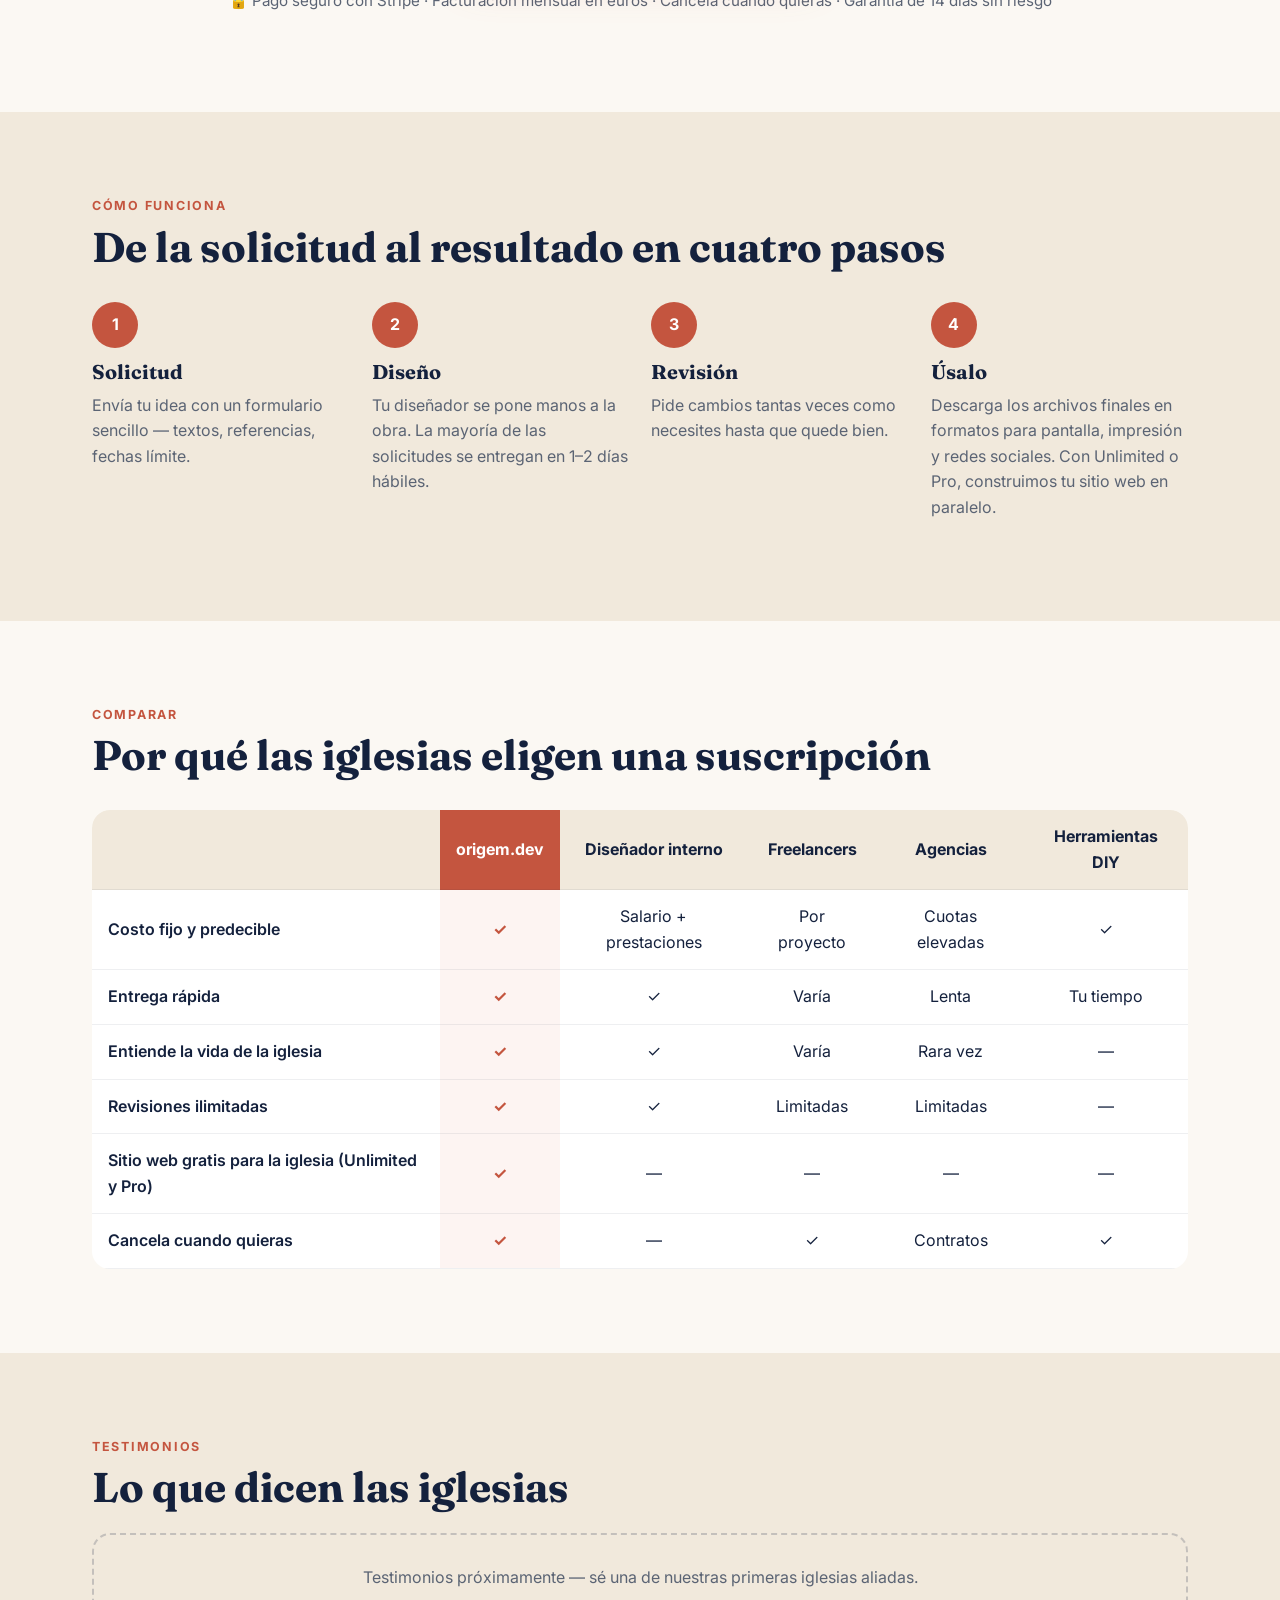
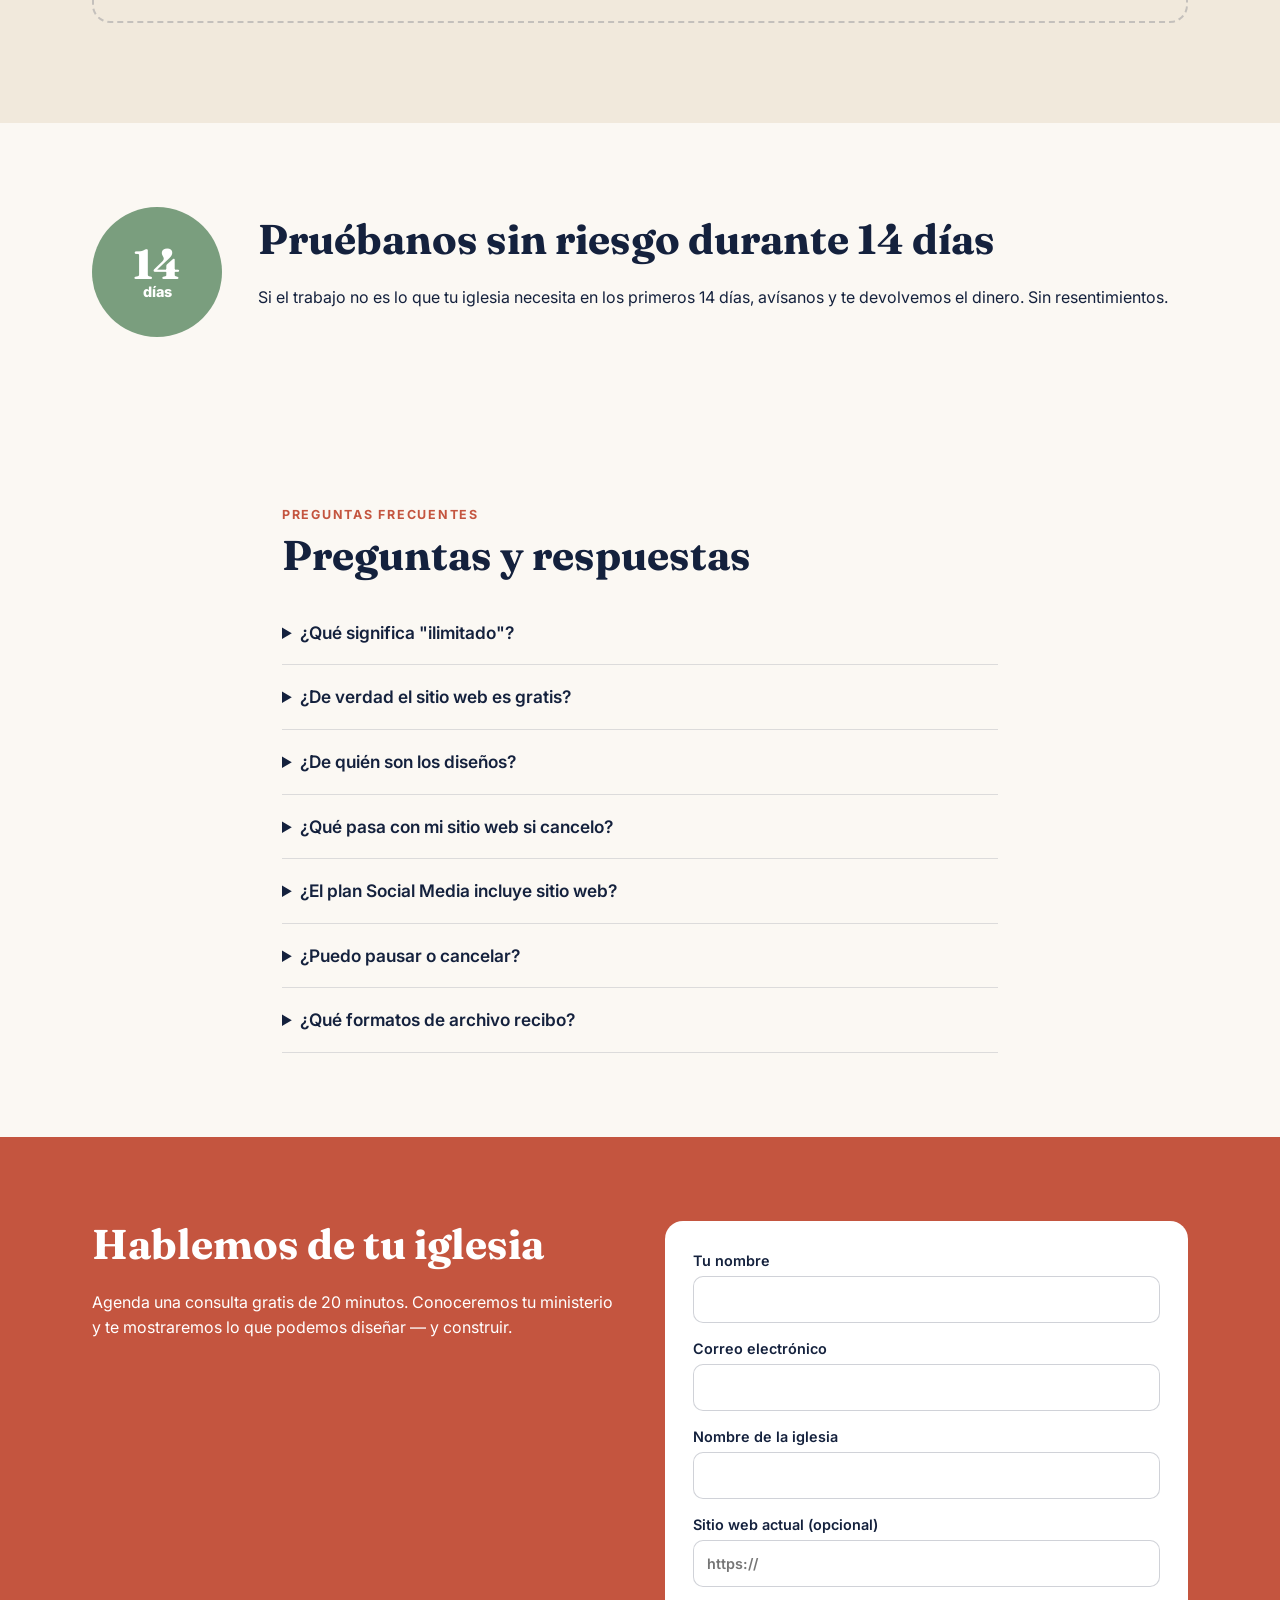
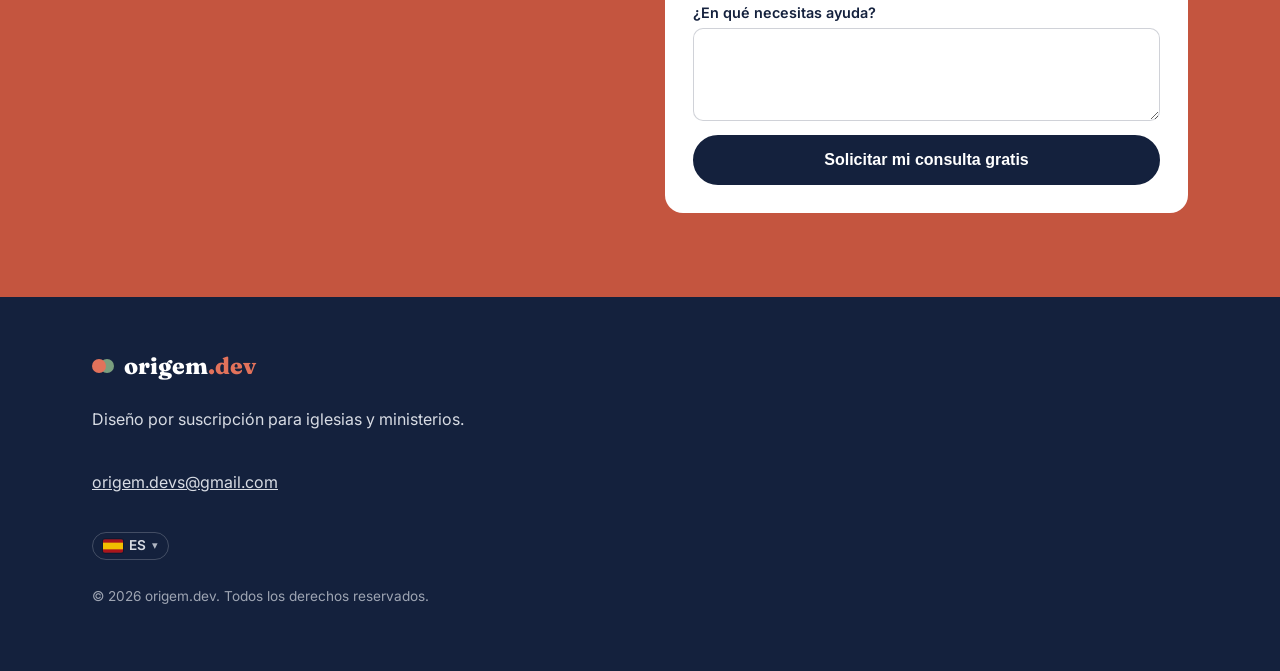
==== commit cf3f6533: "Language selector: replace inline flags with accessible dropdown (SVG flags) in header and footer" ====
--- a/es/index.html
+++ b/es/index.html
@@ -27,7 +27,7 @@
     <nav id="menu" aria-label="Main">
       <a href="#services">Servicios</a><a href="#website">Sitio web gratis</a><a href="#pricing">Precios</a><a href="#process">Proceso</a><a href="#faq">Preguntas frecuentes</a>
       <a href="#contact" class="btn btn-sm">Agenda una llamada gratis</a>
-      <div class="lang-sel" role="group" aria-label="Idioma"><a href="/" data-lang="en" hreflang="en" lang="en" aria-label="English (United States)" title="English (United States)"><span class="flag" aria-hidden="true">🇺🇸</span><span class="lc" aria-hidden="true">EN</span></a><a href="/pt/" data-lang="pt" hreflang="pt-PT" lang="pt-PT" aria-label="Português (Portugal)" title="Português (Portugal)"><span class="flag" aria-hidden="true">🇵🇹</span><span class="lc" aria-hidden="true">PT</span></a><a href="/fr/" data-lang="fr" hreflang="fr" lang="fr" aria-label="Français (France)" title="Français (France)"><span class="flag" aria-hidden="true">🇫🇷</span><span class="lc" aria-hidden="true">FR</span></a><a href="/es/" data-lang="es" hreflang="es" lang="es" aria-label="Español (España)" title="Español (España)" aria-current="true"><span class="flag" aria-hidden="true">🇪🇸</span><span class="lc" aria-hidden="true">ES</span></a></div>
+      <div class="lang-sel"><button type="button" class="lang-btn" aria-haspopup="true" aria-expanded="false" aria-controls="lang-list-1" aria-label="Idioma: Español (España)"><svg class="flag" viewBox="0 0 30 20" width="20" height="14" aria-hidden="true"><rect width="30" height="20" fill="#aa151b"/><rect y="5" width="30" height="10" fill="#f1bf00"/></svg><span class="lc">ES</span><span class="caret" aria-hidden="true">▾</span></button><ul class="lang-list" id="lang-list-1" hidden><li><a href="/" data-lang="en" hreflang="en" lang="en"><svg class="flag" viewBox="0 0 30 20" width="20" height="14" aria-hidden="true"><rect width="30" height="20" fill="#fff"/><path d="M0 0h30v1.54H0zm0 3.08h30v1.54H0zm0 3.08h30v1.54H0zm0 3.08h30v1.54H0zm0 3.08h30v1.54H0zm0 3.08h30v1.54H0zm0 3.08h30V20H0z" fill="#b22234"/><rect width="13" height="10.77" fill="#3c3b6e"/></svg><span>United States (English)</span><span class="chk" aria-hidden="true">✓</span></a></li><li><a href="/pt/" data-lang="pt" hreflang="pt-PT" lang="pt-PT"><svg class="flag" viewBox="0 0 30 20" width="20" height="14" aria-hidden="true"><rect width="30" height="20" fill="#f00"/><rect width="12" height="20" fill="#060"/><circle cx="12" cy="10" r="3.6" fill="#ff0"/><circle cx="12" cy="10" r="2.2" fill="#f00"/></svg><span>Portugal (Português)</span><span class="chk" aria-hidden="true">✓</span></a></li><li><a href="/fr/" data-lang="fr" hreflang="fr" lang="fr"><svg class="flag" viewBox="0 0 30 20" width="20" height="14" aria-hidden="true"><rect width="30" height="20" fill="#ef4135"/><rect width="20" height="20" fill="#fff"/><rect width="10" height="20" fill="#0055a4"/></svg><span>France (Français)</span><span class="chk" aria-hidden="true">✓</span></a></li><li><a href="/es/" data-lang="es" hreflang="es" lang="es" aria-current="true"><svg class="flag" viewBox="0 0 30 20" width="20" height="14" aria-hidden="true"><rect width="30" height="20" fill="#aa151b"/><rect y="5" width="30" height="10" fill="#f1bf00"/></svg><span>España (Español)</span><span class="chk" aria-hidden="true">✓</span></a></li></ul></div>
     </nav>
   </div>
 </header>
@@ -214,7 +214,7 @@
     <a href="#" class="logo"><span class="dot"></span>origem<span>.dev</span></a>
     <p>Diseño por suscripción para iglesias y ministerios.</p>
     <p><a href="mailto:origem.devs@gmail.com">origem.devs@gmail.com</a></p><!-- PLACEHOLDER email -->
-    <div class="lang-sel" role="group" aria-label="Idioma"><a href="/" data-lang="en" hreflang="en" lang="en" aria-label="English (United States)" title="English (United States)"><span class="flag" aria-hidden="true">🇺🇸</span><span class="lc" aria-hidden="true">EN</span></a><a href="/pt/" data-lang="pt" hreflang="pt-PT" lang="pt-PT" aria-label="Português (Portugal)" title="Português (Portugal)"><span class="flag" aria-hidden="true">🇵🇹</span><span class="lc" aria-hidden="true">PT</span></a><a href="/fr/" data-lang="fr" hreflang="fr" lang="fr" aria-label="Français (France)" title="Français (France)"><span class="flag" aria-hidden="true">🇫🇷</span><span class="lc" aria-hidden="true">FR</span></a><a href="/es/" data-lang="es" hreflang="es" lang="es" aria-label="Español (España)" title="Español (España)" aria-current="true"><span class="flag" aria-hidden="true">🇪🇸</span><span class="lc" aria-hidden="true">ES</span></a></div>
+    <div class="lang-sel"><button type="button" class="lang-btn" aria-haspopup="true" aria-expanded="false" aria-controls="lang-list-2" aria-label="Idioma: Español (España)"><svg class="flag" viewBox="0 0 30 20" width="20" height="14" aria-hidden="true"><rect width="30" height="20" fill="#aa151b"/><rect y="5" width="30" height="10" fill="#f1bf00"/></svg><span class="lc">ES</span><span class="caret" aria-hidden="true">▾</span></button><ul class="lang-list" id="lang-list-2" hidden><li><a href="/" data-lang="en" hreflang="en" lang="en"><svg class="flag" viewBox="0 0 30 20" width="20" height="14" aria-hidden="true"><rect width="30" height="20" fill="#fff"/><path d="M0 0h30v1.54H0zm0 3.08h30v1.54H0zm0 3.08h30v1.54H0zm0 3.08h30v1.54H0zm0 3.08h30v1.54H0zm0 3.08h30v1.54H0zm0 3.08h30V20H0z" fill="#b22234"/><rect width="13" height="10.77" fill="#3c3b6e"/></svg><span>United States (English)</span><span class="chk" aria-hidden="true">✓</span></a></li><li><a href="/pt/" data-lang="pt" hreflang="pt-PT" lang="pt-PT"><svg class="flag" viewBox="0 0 30 20" width="20" height="14" aria-hidden="true"><rect width="30" height="20" fill="#f00"/><rect width="12" height="20" fill="#060"/><circle cx="12" cy="10" r="3.6" fill="#ff0"/><circle cx="12" cy="10" r="2.2" fill="#f00"/></svg><span>Portugal (Português)</span><span class="chk" aria-hidden="true">✓</span></a></li><li><a href="/fr/" data-lang="fr" hreflang="fr" lang="fr"><svg class="flag" viewBox="0 0 30 20" width="20" height="14" aria-hidden="true"><rect width="30" height="20" fill="#ef4135"/><rect width="20" height="20" fill="#fff"/><rect width="10" height="20" fill="#0055a4"/></svg><span>France (Français)</span><span class="chk" aria-hidden="true">✓</span></a></li><li><a href="/es/" data-lang="es" hreflang="es" lang="es" aria-current="true"><svg class="flag" viewBox="0 0 30 20" width="20" height="14" aria-hidden="true"><rect width="30" height="20" fill="#aa151b"/><rect y="5" width="30" height="10" fill="#f1bf00"/></svg><span>España (Español)</span><span class="chk" aria-hidden="true">✓</span></a></li></ul></div>
     <p class="small">© <span id="yr">2026</span> origem.dev. Todos los derechos reservados.</p>
   </div>
 </footer>
--- a/styles.css
+++ b/styles.css
@@ -94,14 +94,24 @@
 .logo{gap:0}
 .logo .dot{margin-right:18px}
 
-/* ===== Language selector ===== */
-.lang-sel{display:inline-flex;gap:4px;align-items:center}
-.lang-sel a{display:inline-flex;align-items:center;gap:4px;padding:4px 7px;border-radius:999px;font-size:.8rem;font-weight:600;text-decoration:none;opacity:.75;border:1px solid transparent;line-height:1}
-.lang-sel a:hover,.lang-sel a:focus-visible{opacity:1;border-color:currentColor}
-.lang-sel a:focus-visible{outline:2px solid #ff6b4a;outline-offset:2px}
-.lang-sel a[aria-current="true"]{opacity:1;border-color:#ff6b4a}
-.lang-sel .flag{font-size:1rem}
-.nav .lang-sel a{color:#d9d6cf}
-.foot .lang-sel{margin:14px 0 6px;flex-wrap:wrap}
-.ty .lang-sel{justify-content:center;margin:18px 0}
-@media(max-width:900px){nav .lang-sel{justify-content:flex-start;padding-top:6px}}
+/* ===== Language selector (dropdown) ===== */
+nav a{white-space:nowrap}
+.lang-sel{position:relative;display:inline-block}
+.lang-btn{display:inline-flex;align-items:center;gap:6px;padding:6px 10px;border-radius:999px;border:1px solid #ffffff33;background:transparent;color:inherit;font:inherit;font-size:.85rem;font-weight:600;cursor:pointer;white-space:nowrap;line-height:1}
+.lang-btn:hover,.lang-btn[aria-expanded="true"]{border-color:#ff6b4a}
+.lang-btn:focus-visible,.lang-list a:focus-visible{outline:2px solid #ff6b4a;outline-offset:2px}
+.lang-btn .caret{font-size:.7rem;opacity:.8}
+.flag{display:block;flex:none;border-radius:2px;box-shadow:0 0 0 1px #0003}
+.lang-list{position:absolute;right:0;top:calc(100% + 8px);min-width:220px;margin:0;padding:6px;list-style:none;background:#14151b;border:1px solid #ffffff1f;border-radius:12px;box-shadow:0 12px 32px #0008;z-index:60}
+.lang-list[hidden]{display:none}
+.lang-list a{display:flex;align-items:center;gap:10px;padding:9px 10px;border-radius:8px;color:#d9d6cf!important;text-decoration:none;font-size:.9rem;font-weight:500;white-space:nowrap}
+.lang-list a:hover,.lang-list a:focus-visible{background:#ffffff14;color:#fff!important}
+.lang-list a[aria-current="true"]{color:#fff!important;font-weight:700}
+.lang-list .chk{margin-left:auto;color:#ff6b4a;visibility:hidden}
+.lang-list a[aria-current="true"] .chk{visibility:visible}
+.foot .lang-sel{margin:14px 0 6px}
+.foot .lang-list,.ty .lang-list{top:auto;bottom:calc(100% + 8px);left:0;right:auto}
+.ty .lang-sel{margin:18px 0}
+.ty .lang-list{left:50%;transform:translateX(-50%)}
+@media(max-width:1180px){nav{gap:14px}nav a:not(.btn){font-size:.92rem}.nav .btn-sm{padding:8px 14px}}
+@media(max-width:900px){nav .lang-sel{padding-top:6px}nav .lang-list{position:static;margin-top:8px;box-shadow:none;width:100%}}
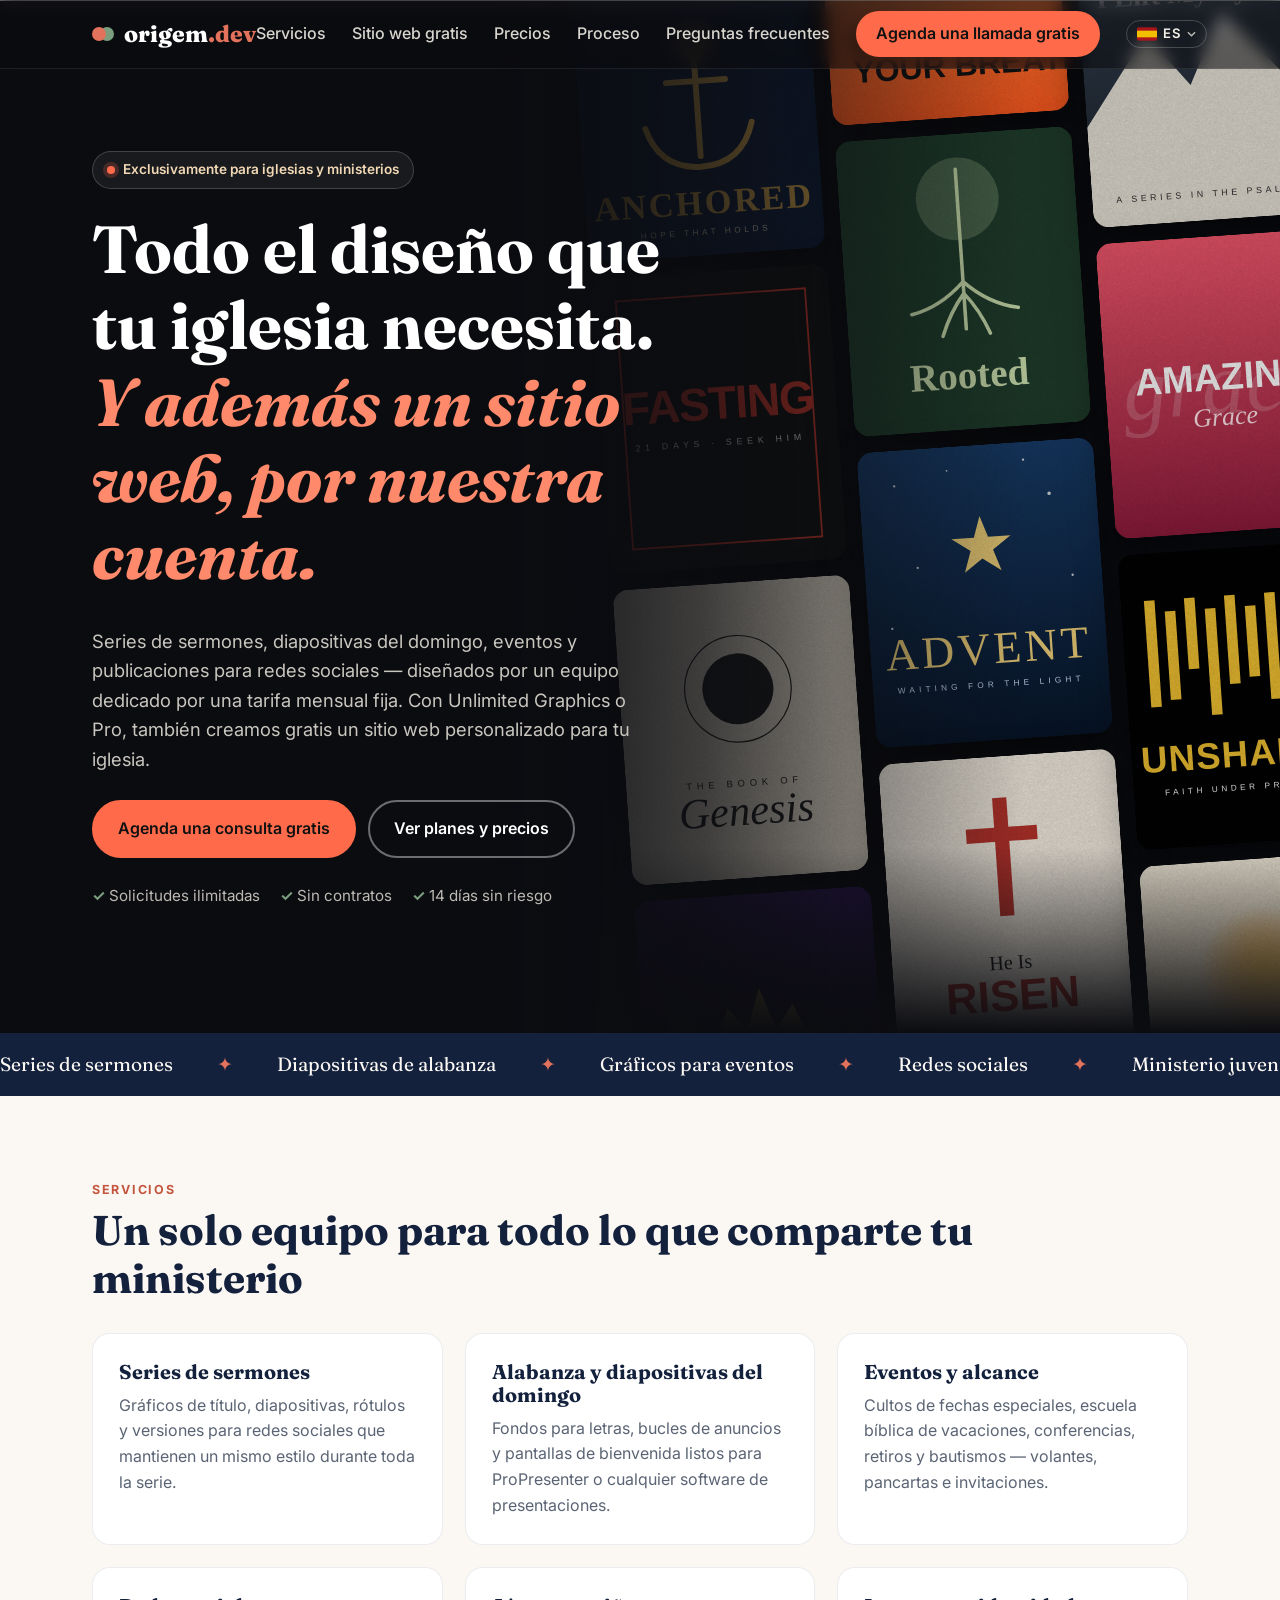
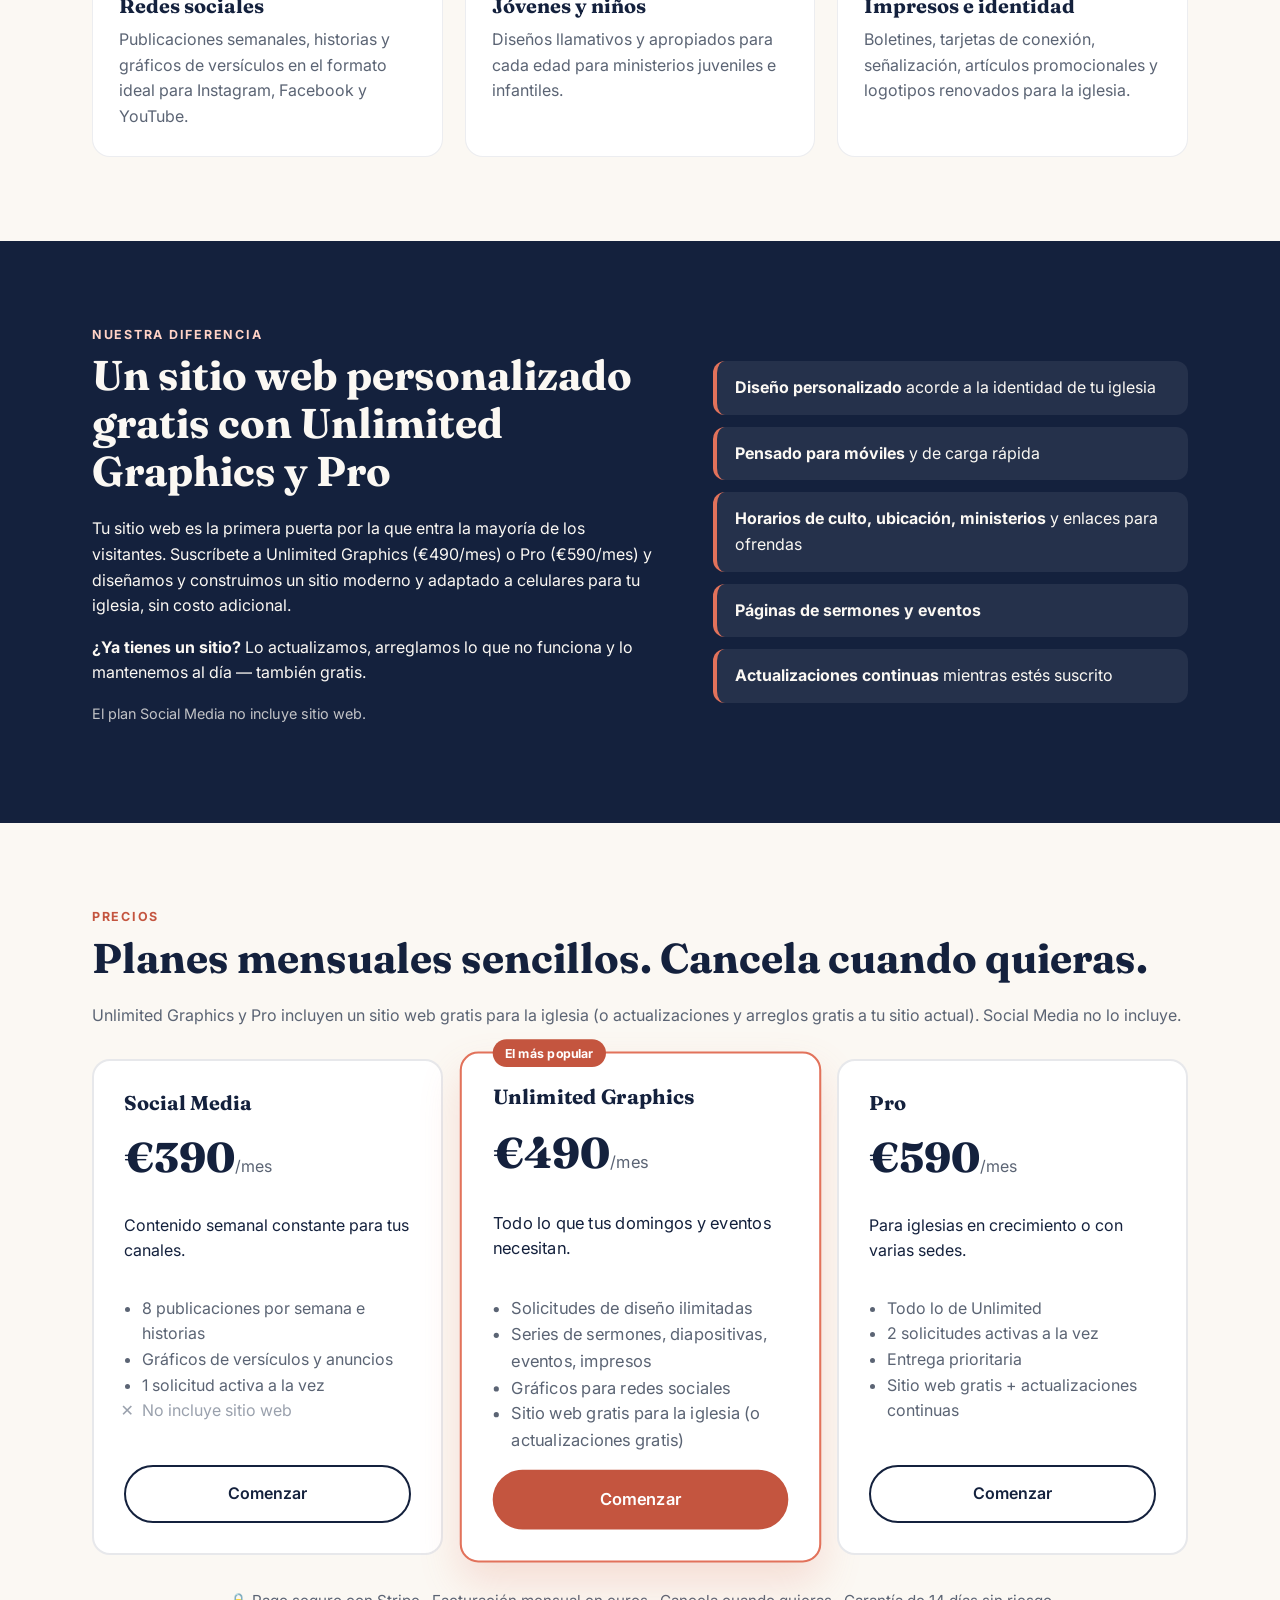
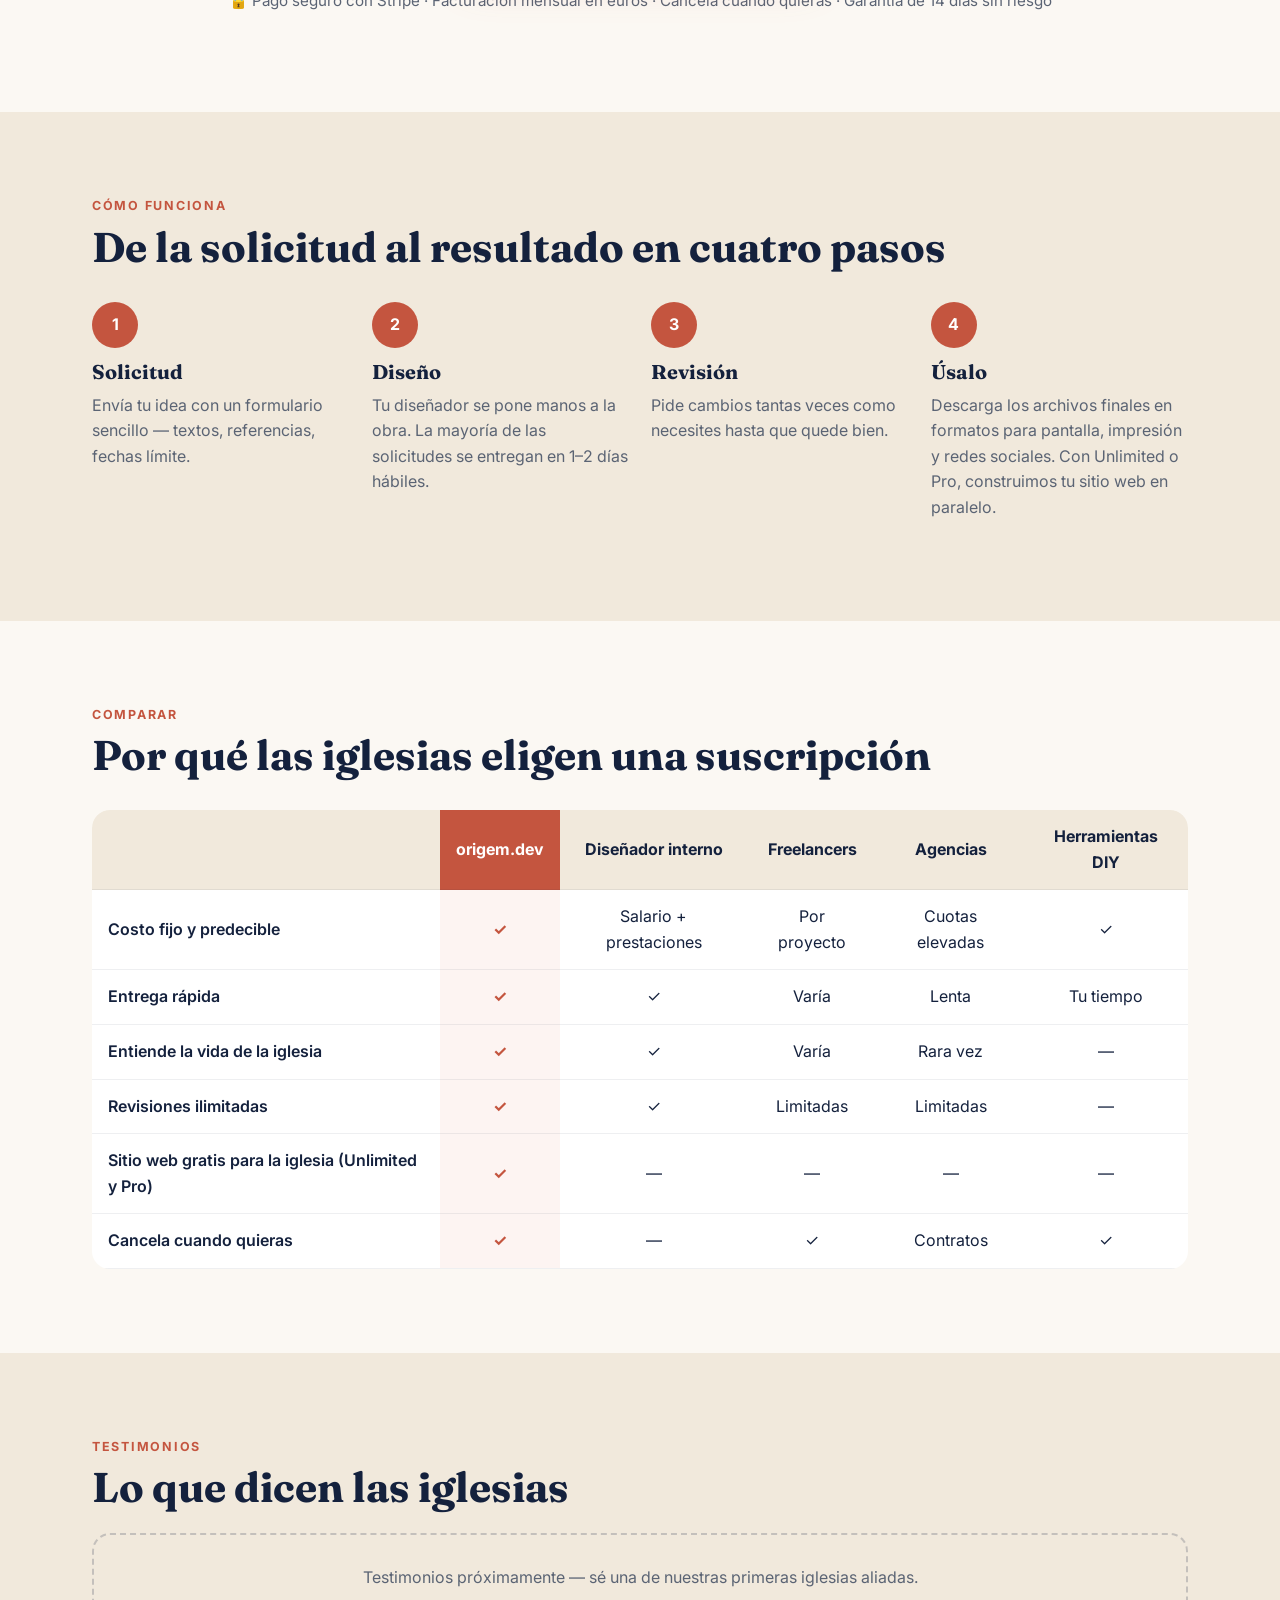
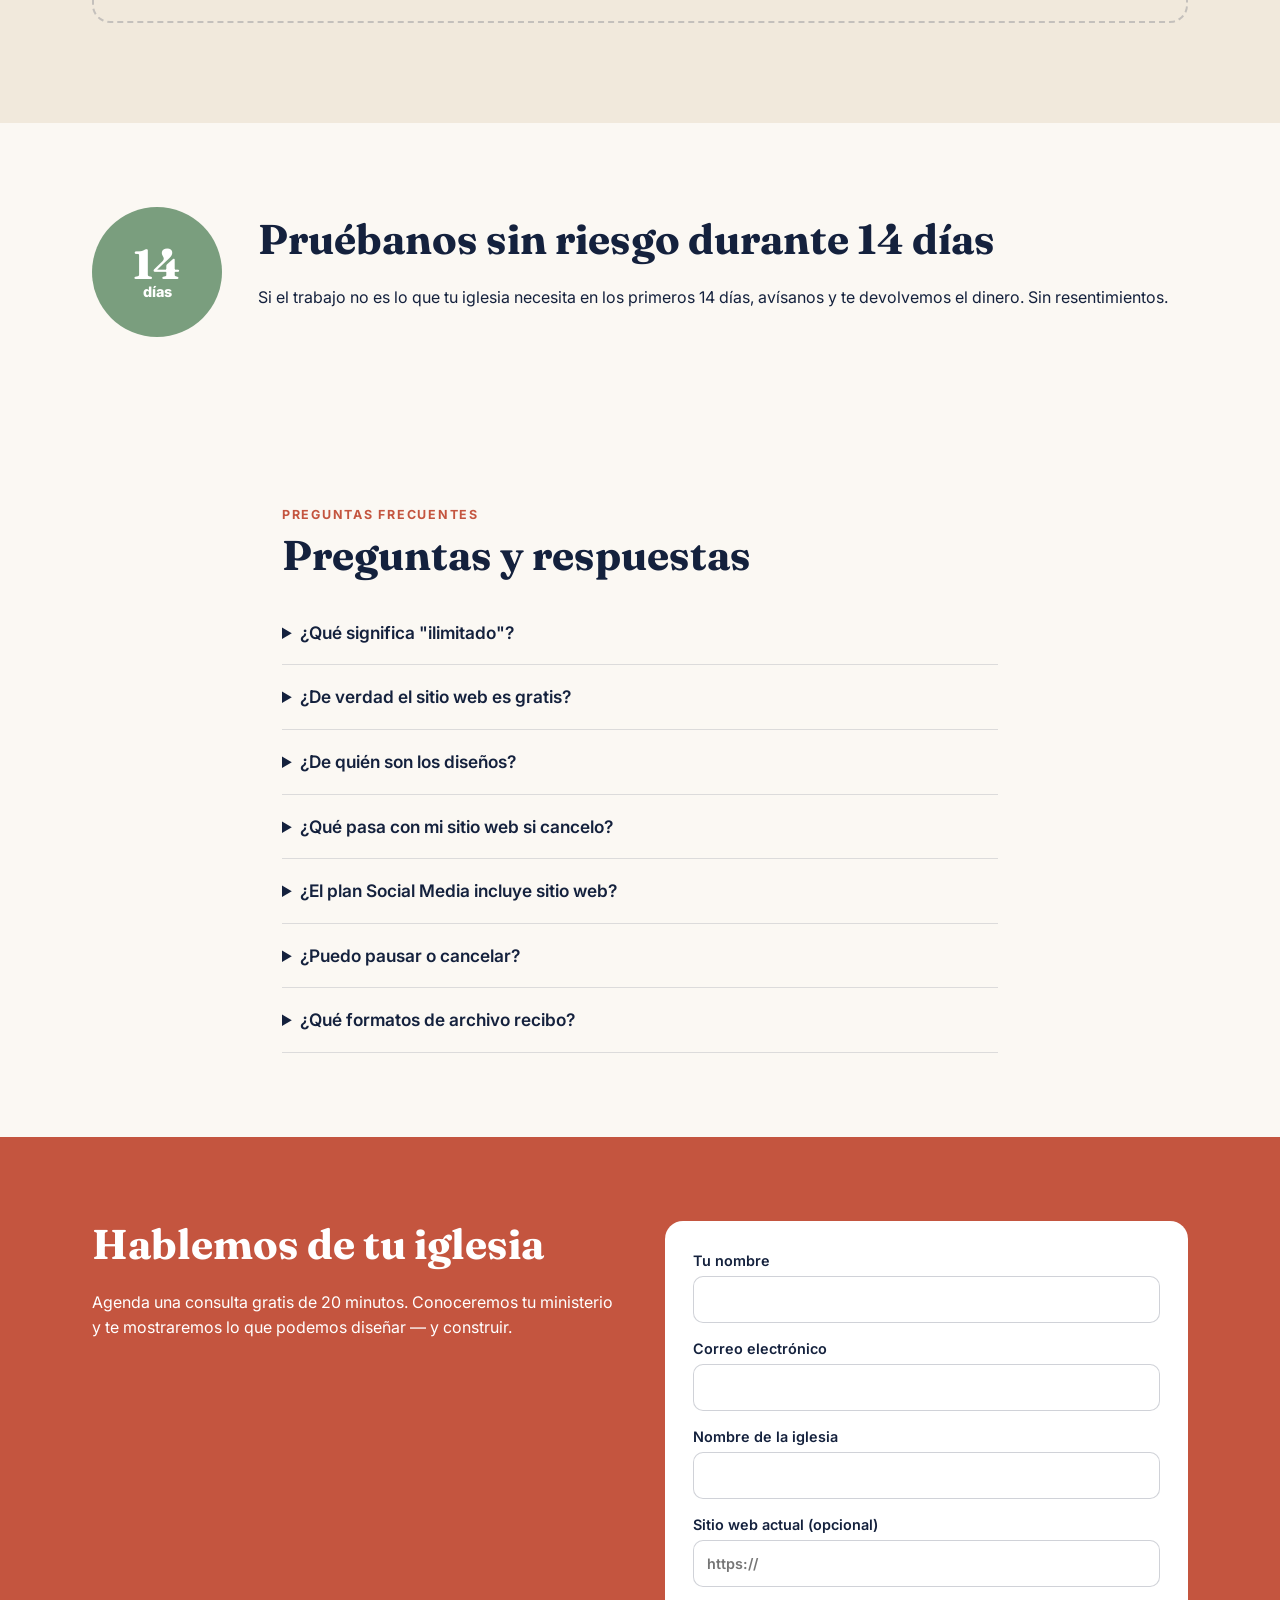
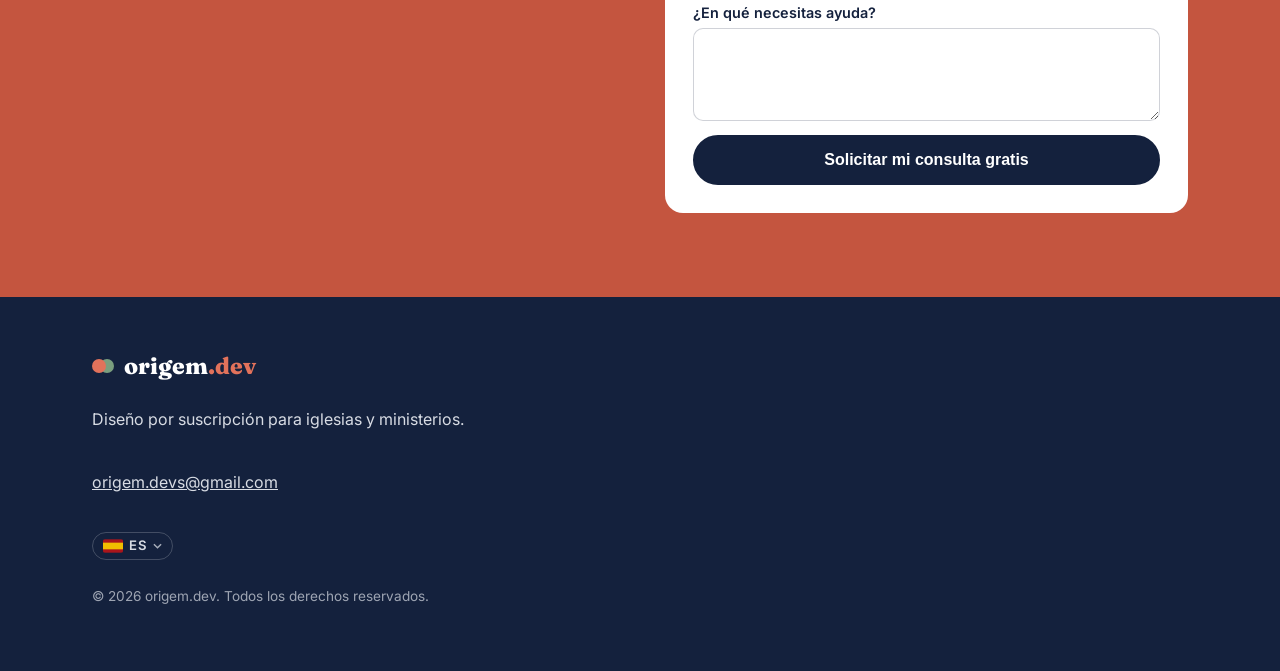
==== commit 0180d32c: "Compact language dropdown: flag + 2-letter code, cache-busted assets" ====
--- a/es/index.html
+++ b/es/index.html
@@ -8,14 +8,14 @@
 <meta name="description" content="Diseño gráfico por suscripción para iglesias y ministerios. Solicitudes ilimitadas, entregas rápidas y un sitio web personalizado gratis para tu iglesia.">
 <link rel="preconnect" href="https://fonts.googleapis.com"><link rel="preconnect" href="https://fonts.gstatic.com" crossorigin>
 <link href="https://fonts.googleapis.com/css2?family=Fraunces:opsz,wght@9..144,600;9..144,800&family=Inter:wght@400;500;600;700&display=swap" rel="stylesheet">
-<link rel="stylesheet" href="/styles.css">
+<link rel="stylesheet" href="/styles.css?v=d7dbdf68">
 <link rel="canonical" href="https://origem.dev/es/">
 <link rel="alternate" hreflang="en" href="https://origem.dev/">
 <link rel="alternate" hreflang="pt-PT" href="https://origem.dev/pt/">
 <link rel="alternate" hreflang="fr" href="https://origem.dev/fr/">
 <link rel="alternate" hreflang="es" href="https://origem.dev/es/">
 <link rel="alternate" hreflang="x-default" href="https://origem.dev/">
-<script src="/lang.js"></script>
+<script src="/lang.js?v=7a7aa581"></script>
 </head>
 <body>
 <a class="skip" href="#main">Ir al contenido</a>
@@ -27,7 +27,7 @@
     <nav id="menu" aria-label="Main">
       <a href="#services">Servicios</a><a href="#website">Sitio web gratis</a><a href="#pricing">Precios</a><a href="#process">Proceso</a><a href="#faq">Preguntas frecuentes</a>
       <a href="#contact" class="btn btn-sm">Agenda una llamada gratis</a>
-      <div class="lang-sel"><button type="button" class="lang-btn" aria-haspopup="true" aria-expanded="false" aria-controls="lang-list-1" aria-label="Idioma: Español (España)"><svg class="flag" viewBox="0 0 30 20" width="20" height="14" aria-hidden="true"><rect width="30" height="20" fill="#aa151b"/><rect y="5" width="30" height="10" fill="#f1bf00"/></svg><span class="lc">ES</span><span class="caret" aria-hidden="true">▾</span></button><ul class="lang-list" id="lang-list-1" hidden><li><a href="/" data-lang="en" hreflang="en" lang="en"><svg class="flag" viewBox="0 0 30 20" width="20" height="14" aria-hidden="true"><rect width="30" height="20" fill="#fff"/><path d="M0 0h30v1.54H0zm0 3.08h30v1.54H0zm0 3.08h30v1.54H0zm0 3.08h30v1.54H0zm0 3.08h30v1.54H0zm0 3.08h30v1.54H0zm0 3.08h30V20H0z" fill="#b22234"/><rect width="13" height="10.77" fill="#3c3b6e"/></svg><span>United States (English)</span><span class="chk" aria-hidden="true">✓</span></a></li><li><a href="/pt/" data-lang="pt" hreflang="pt-PT" lang="pt-PT"><svg class="flag" viewBox="0 0 30 20" width="20" height="14" aria-hidden="true"><rect width="30" height="20" fill="#f00"/><rect width="12" height="20" fill="#060"/><circle cx="12" cy="10" r="3.6" fill="#ff0"/><circle cx="12" cy="10" r="2.2" fill="#f00"/></svg><span>Portugal (Português)</span><span class="chk" aria-hidden="true">✓</span></a></li><li><a href="/fr/" data-lang="fr" hreflang="fr" lang="fr"><svg class="flag" viewBox="0 0 30 20" width="20" height="14" aria-hidden="true"><rect width="30" height="20" fill="#ef4135"/><rect width="20" height="20" fill="#fff"/><rect width="10" height="20" fill="#0055a4"/></svg><span>France (Français)</span><span class="chk" aria-hidden="true">✓</span></a></li><li><a href="/es/" data-lang="es" hreflang="es" lang="es" aria-current="true"><svg class="flag" viewBox="0 0 30 20" width="20" height="14" aria-hidden="true"><rect width="30" height="20" fill="#aa151b"/><rect y="5" width="30" height="10" fill="#f1bf00"/></svg><span>España (Español)</span><span class="chk" aria-hidden="true">✓</span></a></li></ul></div>
+      <div class="lang-sel"><button type="button" class="lang-btn" aria-haspopup="true" aria-expanded="false" aria-controls="lang-list-1" aria-label="Idioma: Español (España)" title="Español (España)"><svg class="flag" viewBox="0 0 30 20" width="20" height="14" aria-hidden="true"><rect width="30" height="20" fill="#aa151b"/><rect y="5" width="30" height="10" fill="#f1bf00"/></svg><span class="lc">ES</span><svg class="caret" viewBox="0 0 10 6" width="9" height="6" aria-hidden="true"><path d="M1 1l4 4 4-4" fill="none" stroke="currentColor" stroke-width="1.6"/></svg></button><ul class="lang-list" id="lang-list-1" hidden><li><a href="/" data-lang="en" hreflang="en" lang="en" title="United States (English)" aria-label="United States (English)"><svg class="flag" viewBox="0 0 30 20" width="20" height="14" aria-hidden="true"><rect width="30" height="20" fill="#fff"/><path d="M0 0h30v1.54H0zm0 3.08h30v1.54H0zm0 3.08h30v1.54H0zm0 3.08h30v1.54H0zm0 3.08h30v1.54H0zm0 3.08h30v1.54H0zm0 3.08h30V20H0z" fill="#b22234"/><rect width="13" height="10.77" fill="#3c3b6e"/></svg><span class="lc">EN</span></a></li><li><a href="/pt/" data-lang="pt" hreflang="pt-PT" lang="pt-PT" title="Portugal (Português)" aria-label="Portugal (Português)"><svg class="flag" viewBox="0 0 30 20" width="20" height="14" aria-hidden="true"><rect width="30" height="20" fill="#f00"/><rect width="12" height="20" fill="#060"/><circle cx="12" cy="10" r="3.6" fill="#ff0"/><circle cx="12" cy="10" r="2.2" fill="#f00"/></svg><span class="lc">PT</span></a></li><li><a href="/fr/" data-lang="fr" hreflang="fr" lang="fr" title="France (Français)" aria-label="France (Français)"><svg class="flag" viewBox="0 0 30 20" width="20" height="14" aria-hidden="true"><rect width="30" height="20" fill="#ef4135"/><rect width="20" height="20" fill="#fff"/><rect width="10" height="20" fill="#0055a4"/></svg><span class="lc">FR</span></a></li><li><a href="/es/" data-lang="es" hreflang="es" lang="es" aria-current="true" title="España (Español)" aria-label="España (Español)"><svg class="flag" viewBox="0 0 30 20" width="20" height="14" aria-hidden="true"><rect width="30" height="20" fill="#aa151b"/><rect y="5" width="30" height="10" fill="#f1bf00"/></svg><span class="lc">ES</span></a></li></ul></div>
     </nav>
   </div>
 </header>
@@ -214,10 +214,10 @@
     <a href="#" class="logo"><span class="dot"></span>origem<span>.dev</span></a>
     <p>Diseño por suscripción para iglesias y ministerios.</p>
     <p><a href="mailto:origem.devs@gmail.com">origem.devs@gmail.com</a></p><!-- PLACEHOLDER email -->
-    <div class="lang-sel"><button type="button" class="lang-btn" aria-haspopup="true" aria-expanded="false" aria-controls="lang-list-2" aria-label="Idioma: Español (España)"><svg class="flag" viewBox="0 0 30 20" width="20" height="14" aria-hidden="true"><rect width="30" height="20" fill="#aa151b"/><rect y="5" width="30" height="10" fill="#f1bf00"/></svg><span class="lc">ES</span><span class="caret" aria-hidden="true">▾</span></button><ul class="lang-list" id="lang-list-2" hidden><li><a href="/" data-lang="en" hreflang="en" lang="en"><svg class="flag" viewBox="0 0 30 20" width="20" height="14" aria-hidden="true"><rect width="30" height="20" fill="#fff"/><path d="M0 0h30v1.54H0zm0 3.08h30v1.54H0zm0 3.08h30v1.54H0zm0 3.08h30v1.54H0zm0 3.08h30v1.54H0zm0 3.08h30v1.54H0zm0 3.08h30V20H0z" fill="#b22234"/><rect width="13" height="10.77" fill="#3c3b6e"/></svg><span>United States (English)</span><span class="chk" aria-hidden="true">✓</span></a></li><li><a href="/pt/" data-lang="pt" hreflang="pt-PT" lang="pt-PT"><svg class="flag" viewBox="0 0 30 20" width="20" height="14" aria-hidden="true"><rect width="30" height="20" fill="#f00"/><rect width="12" height="20" fill="#060"/><circle cx="12" cy="10" r="3.6" fill="#ff0"/><circle cx="12" cy="10" r="2.2" fill="#f00"/></svg><span>Portugal (Português)</span><span class="chk" aria-hidden="true">✓</span></a></li><li><a href="/fr/" data-lang="fr" hreflang="fr" lang="fr"><svg class="flag" viewBox="0 0 30 20" width="20" height="14" aria-hidden="true"><rect width="30" height="20" fill="#ef4135"/><rect width="20" height="20" fill="#fff"/><rect width="10" height="20" fill="#0055a4"/></svg><span>France (Français)</span><span class="chk" aria-hidden="true">✓</span></a></li><li><a href="/es/" data-lang="es" hreflang="es" lang="es" aria-current="true"><svg class="flag" viewBox="0 0 30 20" width="20" height="14" aria-hidden="true"><rect width="30" height="20" fill="#aa151b"/><rect y="5" width="30" height="10" fill="#f1bf00"/></svg><span>España (Español)</span><span class="chk" aria-hidden="true">✓</span></a></li></ul></div>
+    <div class="lang-sel"><button type="button" class="lang-btn" aria-haspopup="true" aria-expanded="false" aria-controls="lang-list-2" aria-label="Idioma: Español (España)" title="Español (España)"><svg class="flag" viewBox="0 0 30 20" width="20" height="14" aria-hidden="true"><rect width="30" height="20" fill="#aa151b"/><rect y="5" width="30" height="10" fill="#f1bf00"/></svg><span class="lc">ES</span><svg class="caret" viewBox="0 0 10 6" width="9" height="6" aria-hidden="true"><path d="M1 1l4 4 4-4" fill="none" stroke="currentColor" stroke-width="1.6"/></svg></button><ul class="lang-list" id="lang-list-2" hidden><li><a href="/" data-lang="en" hreflang="en" lang="en" title="United States (English)" aria-label="United States (English)"><svg class="flag" viewBox="0 0 30 20" width="20" height="14" aria-hidden="true"><rect width="30" height="20" fill="#fff"/><path d="M0 0h30v1.54H0zm0 3.08h30v1.54H0zm0 3.08h30v1.54H0zm0 3.08h30v1.54H0zm0 3.08h30v1.54H0zm0 3.08h30v1.54H0zm0 3.08h30V20H0z" fill="#b22234"/><rect width="13" height="10.77" fill="#3c3b6e"/></svg><span class="lc">EN</span></a></li><li><a href="/pt/" data-lang="pt" hreflang="pt-PT" lang="pt-PT" title="Portugal (Português)" aria-label="Portugal (Português)"><svg class="flag" viewBox="0 0 30 20" width="20" height="14" aria-hidden="true"><rect width="30" height="20" fill="#f00"/><rect width="12" height="20" fill="#060"/><circle cx="12" cy="10" r="3.6" fill="#ff0"/><circle cx="12" cy="10" r="2.2" fill="#f00"/></svg><span class="lc">PT</span></a></li><li><a href="/fr/" data-lang="fr" hreflang="fr" lang="fr" title="France (Français)" aria-label="France (Français)"><svg class="flag" viewBox="0 0 30 20" width="20" height="14" aria-hidden="true"><rect width="30" height="20" fill="#ef4135"/><rect width="20" height="20" fill="#fff"/><rect width="10" height="20" fill="#0055a4"/></svg><span class="lc">FR</span></a></li><li><a href="/es/" data-lang="es" hreflang="es" lang="es" aria-current="true" title="España (Español)" aria-label="España (Español)"><svg class="flag" viewBox="0 0 30 20" width="20" height="14" aria-hidden="true"><rect width="30" height="20" fill="#aa151b"/><rect y="5" width="30" height="10" fill="#f1bf00"/></svg><span class="lc">ES</span></a></li></ul></div>
     <p class="small">© <span id="yr">2026</span> origem.dev. Todos los derechos reservados.</p>
   </div>
 </footer>
-<script src="/script.js"></script>
+<script src="/script.js?v=3a2784b0"></script>
 </body>
 </html>
--- a/styles.css
+++ b/styles.css
@@ -97,21 +97,21 @@
 /* ===== Language selector (dropdown) ===== */
 nav a{white-space:nowrap}
 .lang-sel{position:relative;display:inline-block}
-.lang-btn{display:inline-flex;align-items:center;gap:6px;padding:6px 10px;border-radius:999px;border:1px solid #ffffff33;background:transparent;color:inherit;font:inherit;font-size:.85rem;font-weight:600;cursor:pointer;white-space:nowrap;line-height:1}
+.lang-btn{display:inline-flex;align-items:center;gap:6px;padding:6px 10px;border-radius:999px;border:1px solid #ffffff33;background:transparent;color:inherit;font:inherit;font-size:.82rem;font-weight:600;letter-spacing:.04em;cursor:pointer;white-space:nowrap;line-height:1}
 .lang-btn:hover,.lang-btn[aria-expanded="true"]{border-color:#ff6b4a}
 .lang-btn:focus-visible,.lang-list a:focus-visible{outline:2px solid #ff6b4a;outline-offset:2px}
-.lang-btn .caret{font-size:.7rem;opacity:.8}
-.flag{display:block;flex:none;border-radius:2px;box-shadow:0 0 0 1px #0003}
-.lang-list{position:absolute;right:0;top:calc(100% + 8px);min-width:220px;margin:0;padding:6px;list-style:none;background:#14151b;border:1px solid #ffffff1f;border-radius:12px;box-shadow:0 12px 32px #0008;z-index:60}
-.lang-list[hidden]{display:none}
-.lang-list a{display:flex;align-items:center;gap:10px;padding:9px 10px;border-radius:8px;color:#d9d6cf!important;text-decoration:none;font-size:.9rem;font-weight:500;white-space:nowrap}
-.lang-list a:hover,.lang-list a:focus-visible{background:#ffffff14;color:#fff!important}
-.lang-list a[aria-current="true"]{color:#fff!important;font-weight:700}
-.lang-list .chk{margin-left:auto;color:#ff6b4a;visibility:hidden}
-.lang-list a[aria-current="true"] .chk{visibility:visible}
+.lang-btn .caret{opacity:.75;transition:transform .15s}.lang-btn[aria-expanded="true"] .caret{transform:rotate(180deg)}
+.flag{display:block;flex:none;border-radius:2px}
+.lang-sel .lang-list{position:absolute;right:0;top:calc(100% + 8px);width:auto;min-width:0;margin:0;padding:4px;list-style:none;background:#14151b;border:1px solid #ffffff1f;border-radius:12px;box-shadow:0 12px 32px #0008;z-index:60}
+.lang-sel .lang-list[hidden]{display:none!important}
+.lang-sel .lang-list li{list-style:none;margin:0;padding:0}.lang-sel .lang-list li::before,.lang-sel .lang-list li::marker{content:none}
+.lang-sel .lang-list a{display:flex;align-items:center;gap:8px;padding:7px 12px 7px 10px;border-radius:8px;color:#a9a59d!important;text-decoration:none;font-size:.82rem;font-weight:600;letter-spacing:.04em;white-space:nowrap;line-height:1}
+.lang-sel .lang-list a:hover,.lang-sel .lang-list a:focus-visible{background:#ffffff14;color:#fff!important}
+.lang-sel .lang-list a[aria-current="true"]{color:#fff!important;background:#ffffff0d}
+.lang-sel .lang-list a[aria-current="true"]::after{content:"";width:5px;height:5px;border-radius:50%;background:#ff6b4a;margin-left:2px}
 .foot .lang-sel{margin:14px 0 6px}
-.foot .lang-list,.ty .lang-list{top:auto;bottom:calc(100% + 8px);left:0;right:auto}
+.foot .lang-list,.ty .lang-list{top:auto!important;bottom:calc(100% + 8px);left:0;right:auto}
 .ty .lang-sel{margin:18px 0}
-.ty .lang-list{left:50%;transform:translateX(-50%)}
+.ty .lang-list{left:50%!important;transform:translateX(-50%)}
 @media(max-width:1180px){nav{gap:14px}nav a:not(.btn){font-size:.92rem}.nav .btn-sm{padding:8px 14px}}
-@media(max-width:900px){nav .lang-sel{padding-top:6px}nav .lang-list{position:static;margin-top:8px;box-shadow:none;width:100%}}
+@media(max-width:900px){nav .lang-sel{padding-top:6px}nav .lang-sel .lang-list{left:0;right:auto}}
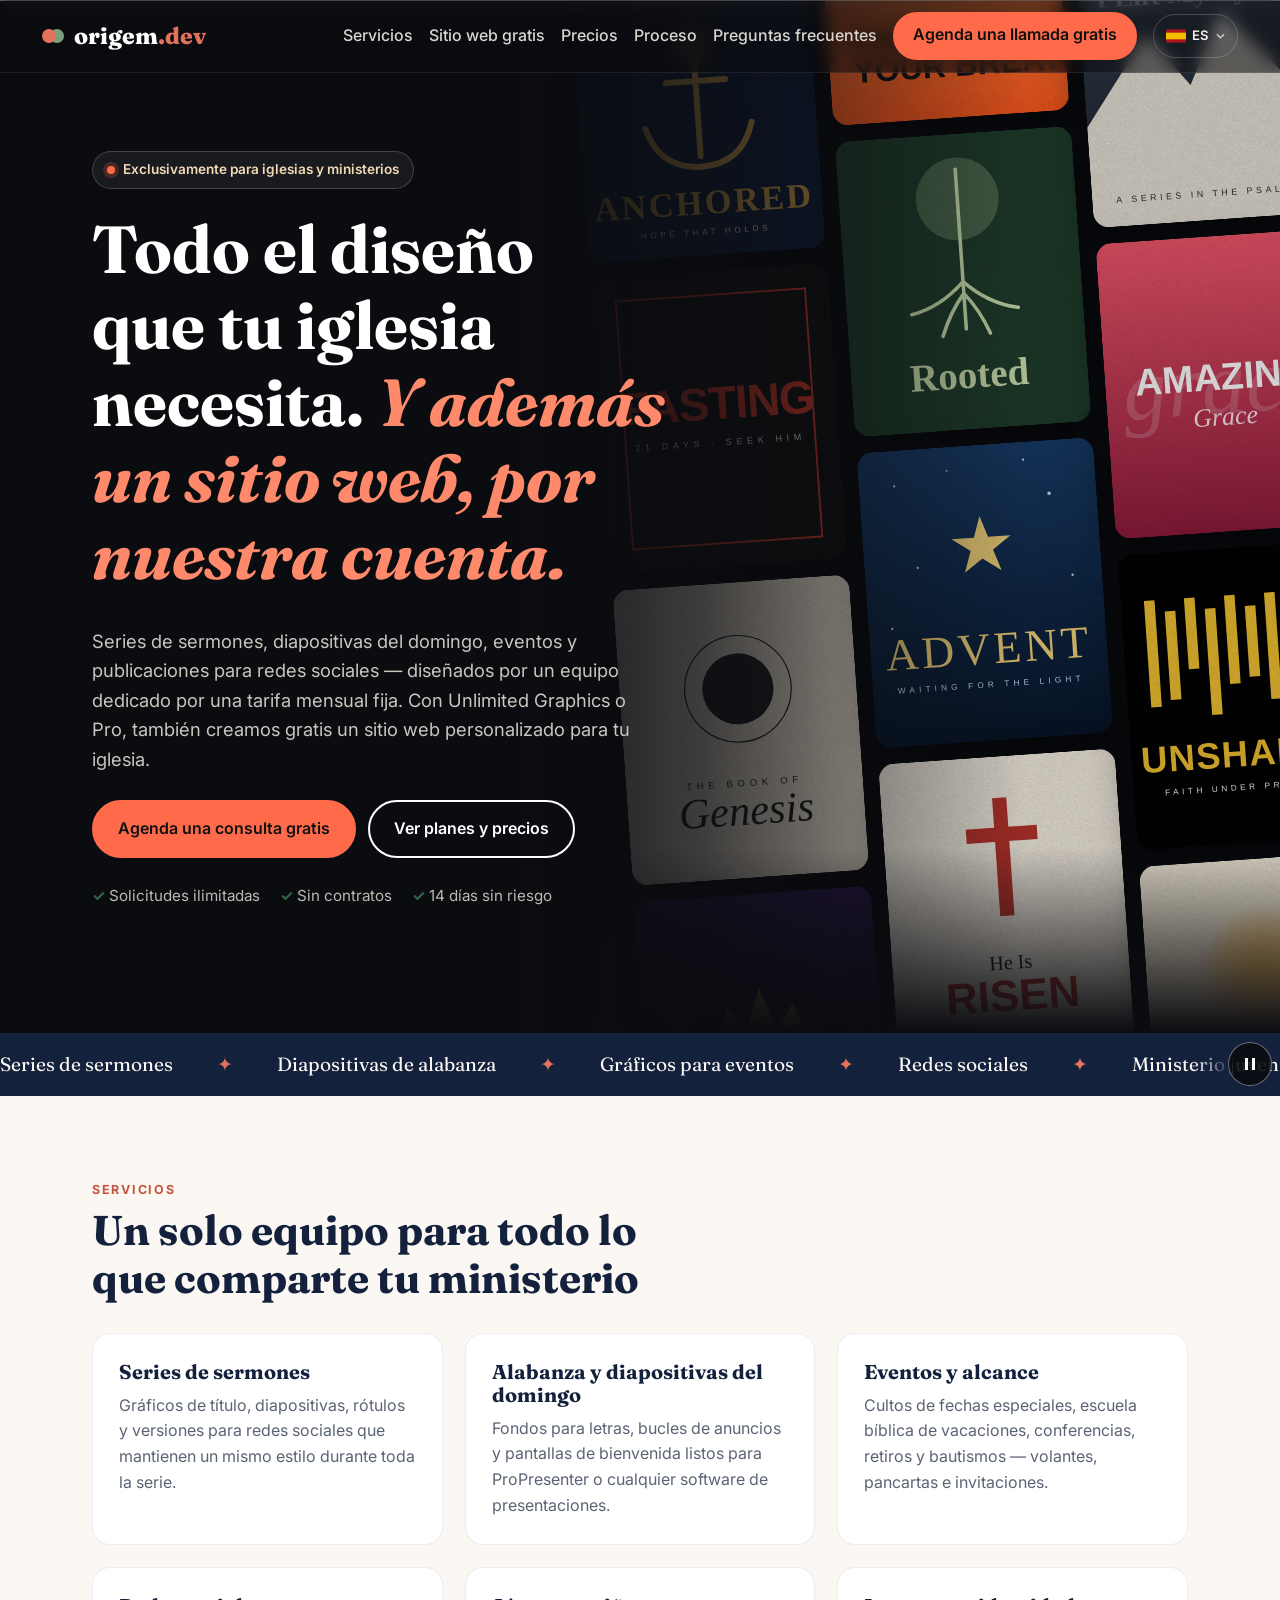
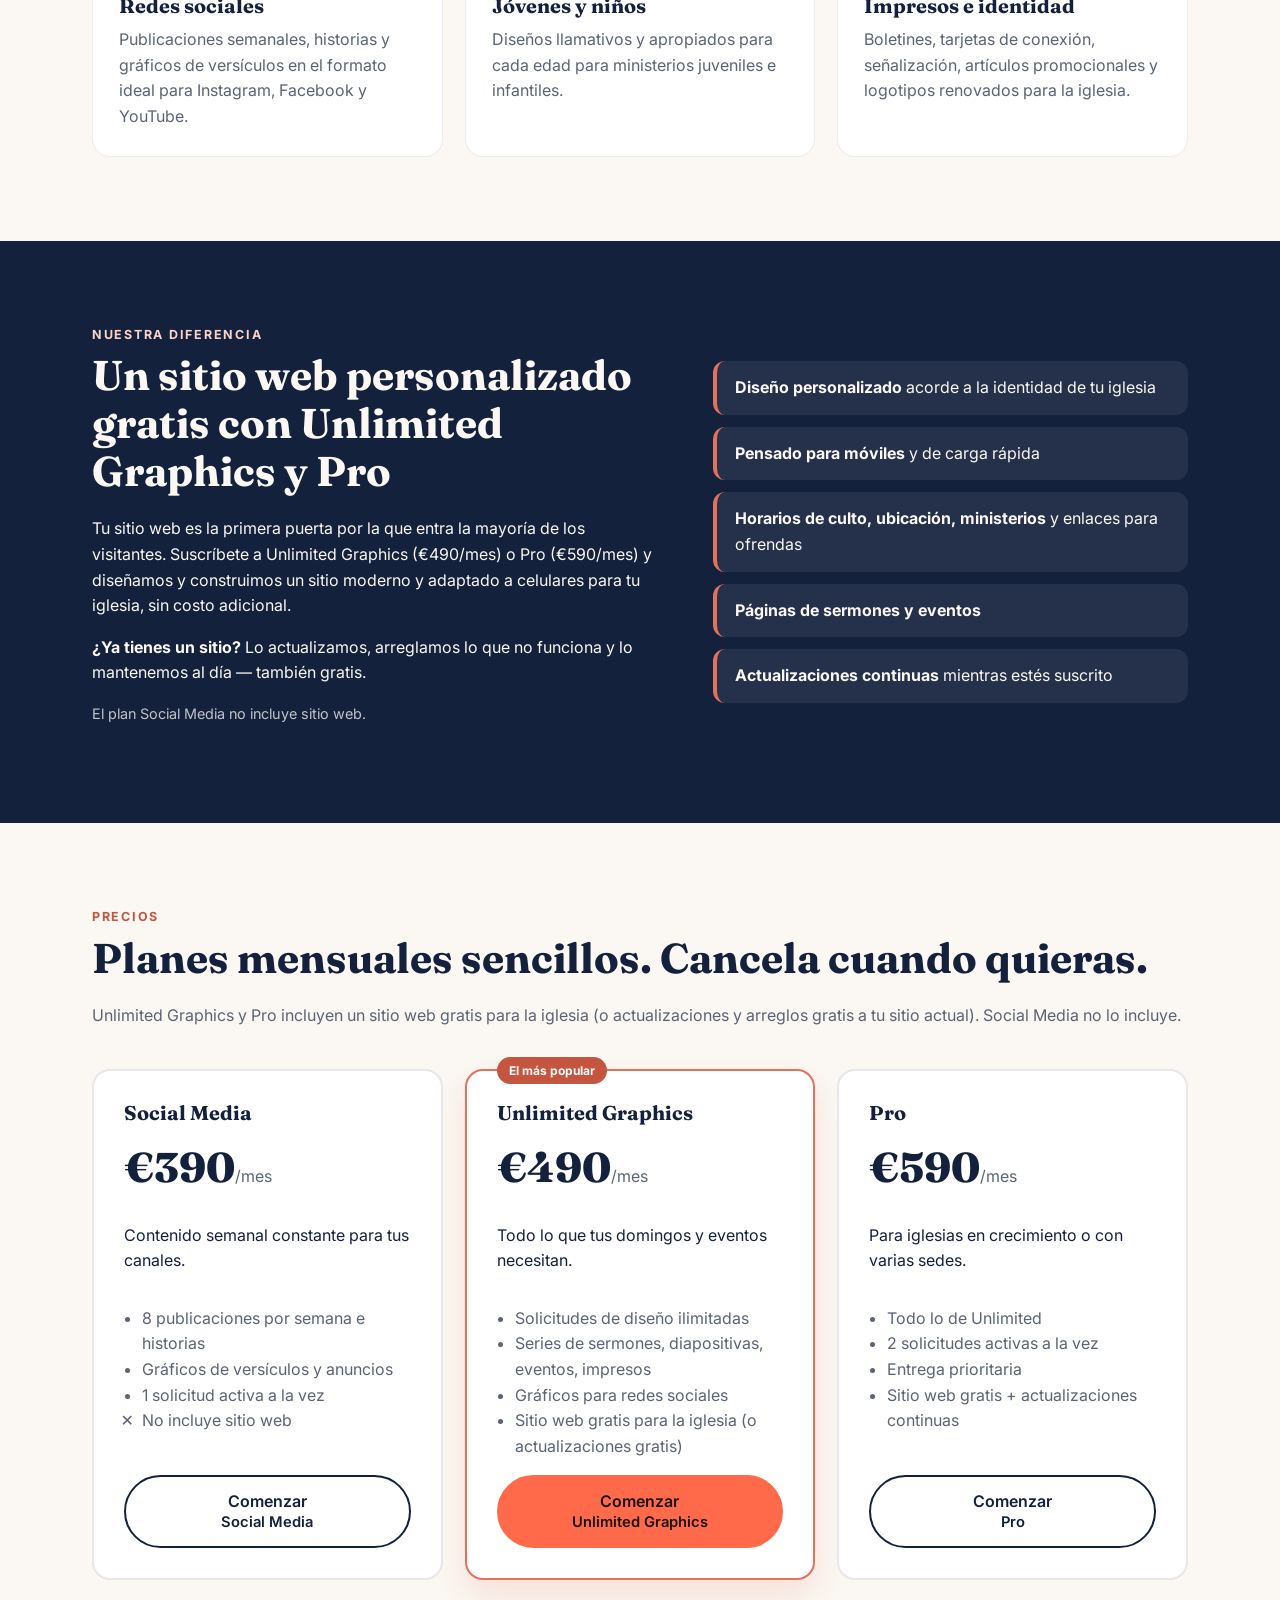
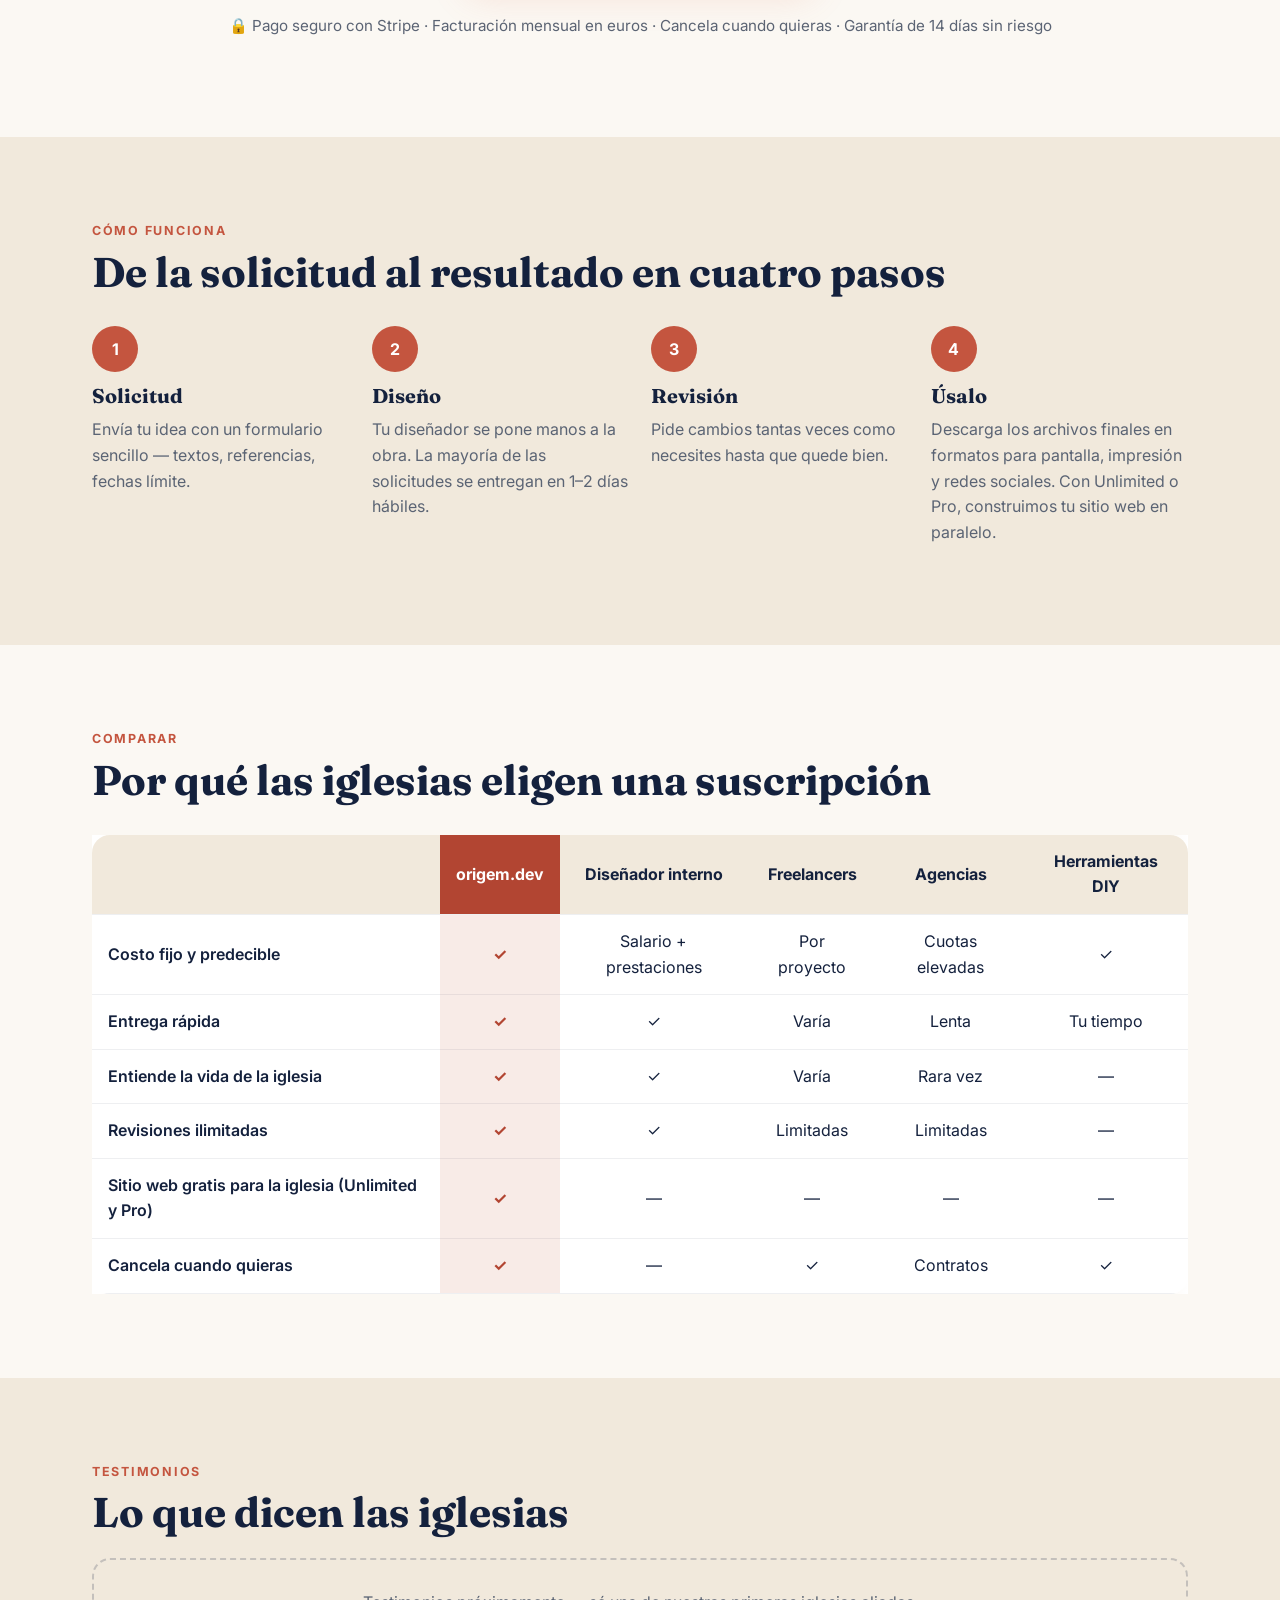
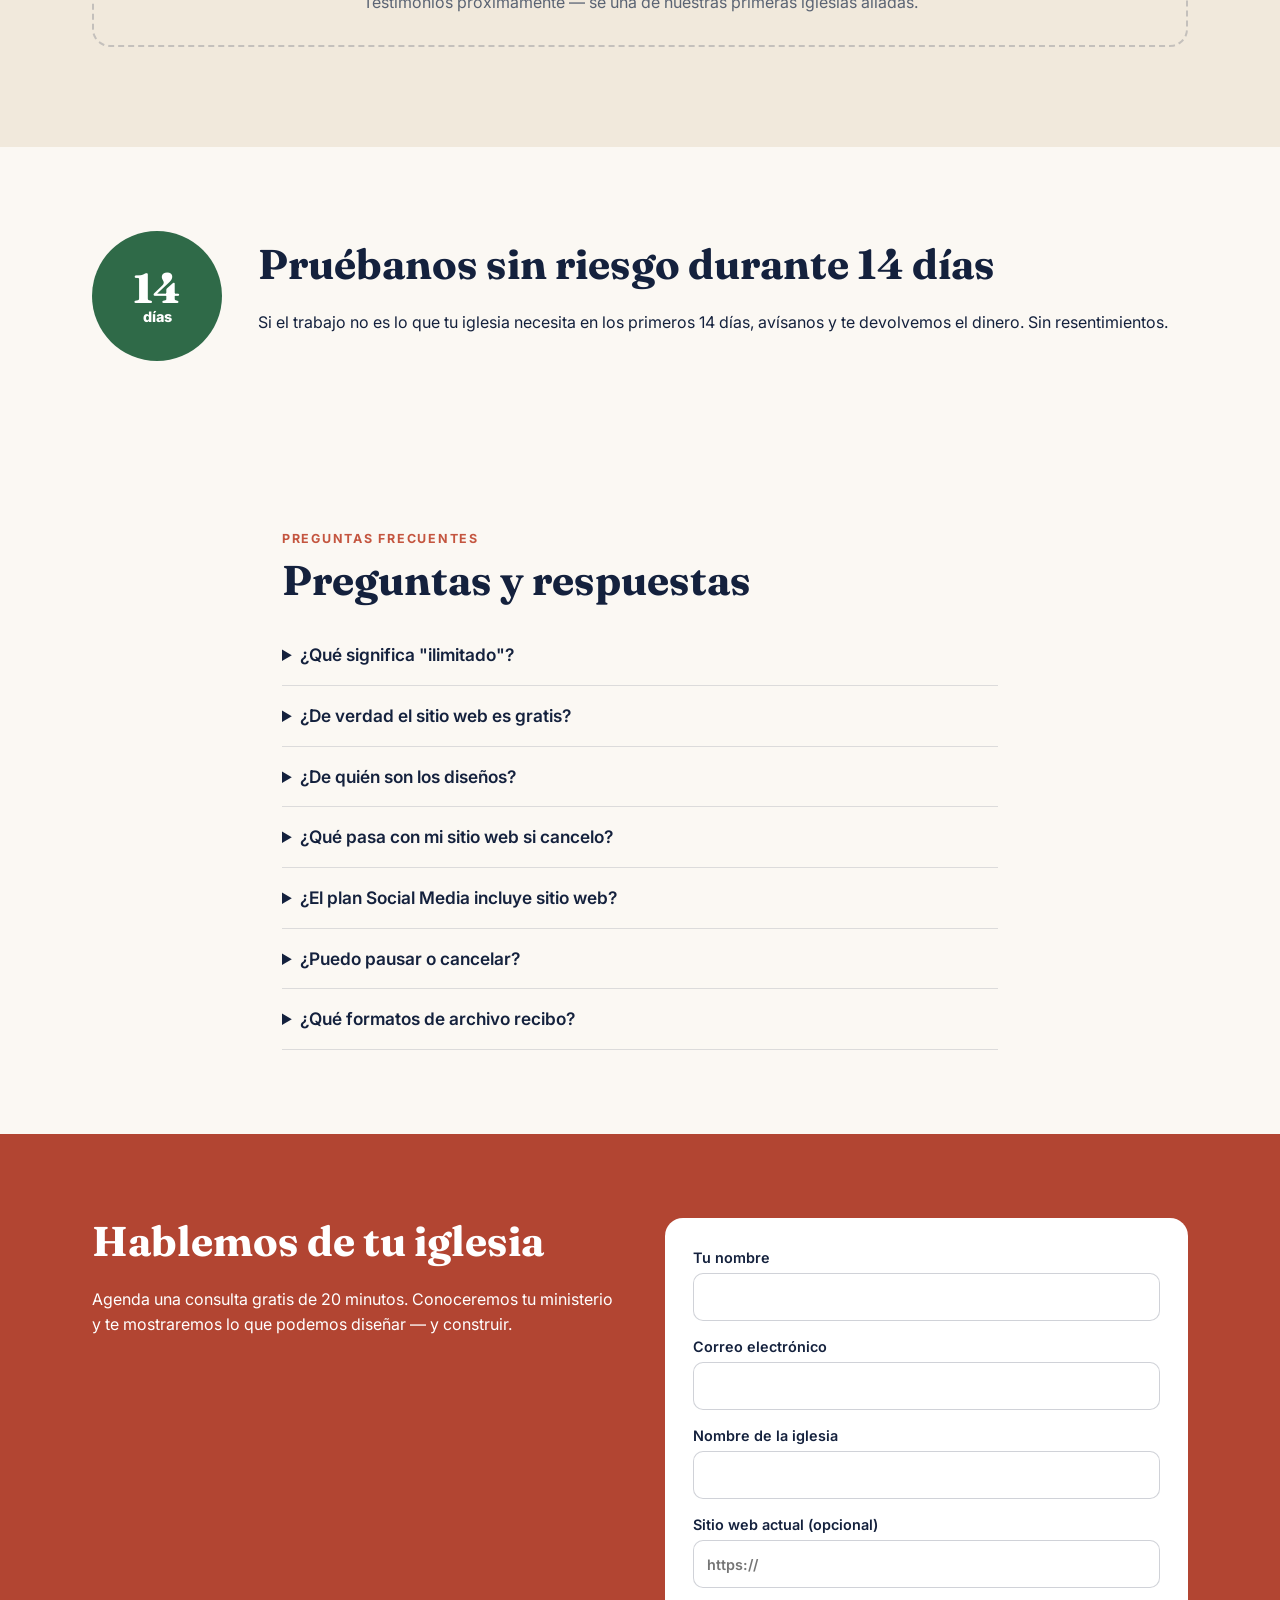
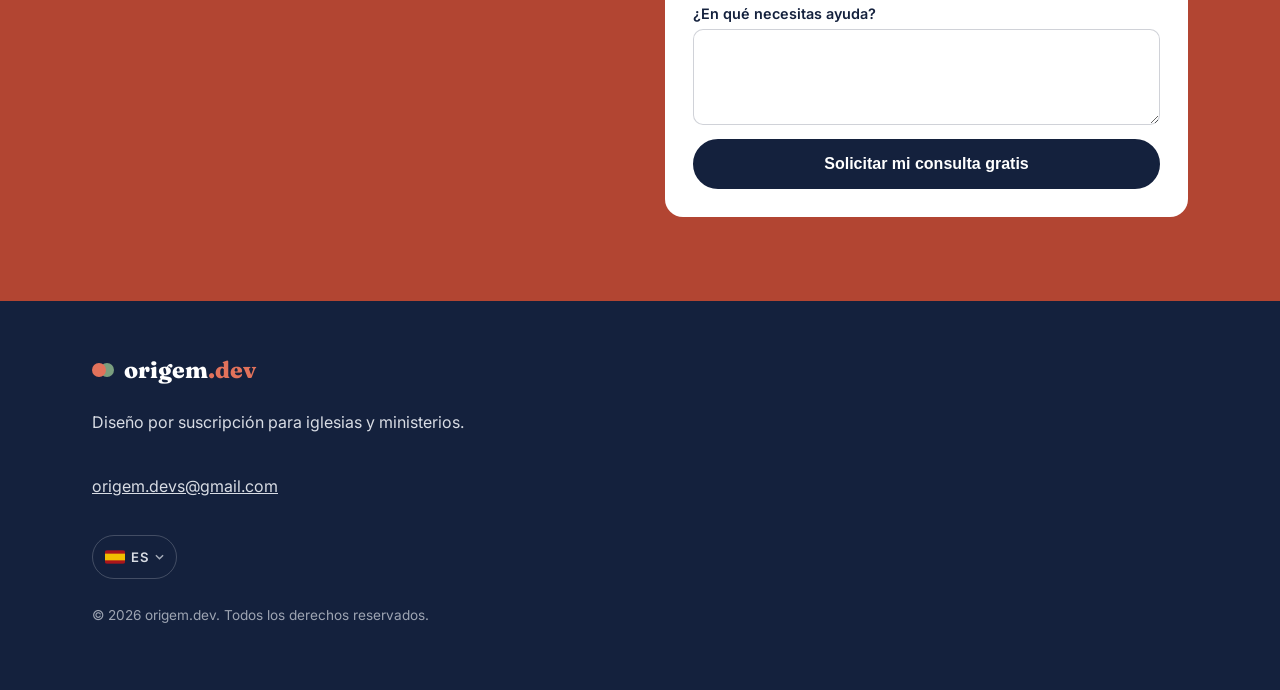
==== commit 027e7061: "Refine hierarchy, contrast, and navigation without changing plans. Spanish and Portuguese headers co" ====
--- a/es/index.html
+++ b/es/index.html
@@ -8,14 +8,14 @@
 <meta name="description" content="Diseño gráfico por suscripción para iglesias y ministerios. Solicitudes ilimitadas, entregas rápidas y un sitio web personalizado gratis para tu iglesia.">
 <link rel="preconnect" href="https://fonts.googleapis.com"><link rel="preconnect" href="https://fonts.gstatic.com" crossorigin>
 <link href="https://fonts.googleapis.com/css2?family=Fraunces:opsz,wght@9..144,600;9..144,800&family=Inter:wght@400;500;600;700&display=swap" rel="stylesheet">
-<link rel="stylesheet" href="/styles.css?v=d7dbdf68">
+<link rel="stylesheet" href="/styles.css?v=9023d59a">
 <link rel="canonical" href="https://origem.dev/es/">
 <link rel="alternate" hreflang="en" href="https://origem.dev/">
 <link rel="alternate" hreflang="pt-PT" href="https://origem.dev/pt/">
 <link rel="alternate" hreflang="fr" href="https://origem.dev/fr/">
 <link rel="alternate" hreflang="es" href="https://origem.dev/es/">
 <link rel="alternate" hreflang="x-default" href="https://origem.dev/">
-<script src="/lang.js?v=7a7aa581"></script>
+<script src="/lang.js?v=214ee3d2"></script>
 </head>
 <body>
 <a class="skip" href="#main">Ir al contenido</a>
@@ -23,8 +23,8 @@
   <div class="wrap nav-in">
     <!-- PLACEHOLDER: replace text logo with your logo image -->
     <a href="#" class="logo" aria-label="Inicio de origem.dev"><span class="dot"></span>origem<span>.dev</span></a>
-    <button class="menu-btn" aria-expanded="false" aria-controls="menu" aria-label="Abrir menú">☰</button>
-    <nav id="menu" aria-label="Main">
+    <button type="button" class="menu-btn" aria-expanded="false" aria-controls="menu" aria-label="Abrir menú" data-label-open="Abrir menú" data-label-close="Cerrar menú"><span class="burger" aria-hidden="true"></span></button>
+    <nav id="menu" aria-label="Principal">
       <a href="#services">Servicios</a><a href="#website">Sitio web gratis</a><a href="#pricing">Precios</a><a href="#process">Proceso</a><a href="#faq">Preguntas frecuentes</a>
       <a href="#contact" class="btn btn-sm">Agenda una llamada gratis</a>
       <div class="lang-sel"><button type="button" class="lang-btn" aria-haspopup="true" aria-expanded="false" aria-controls="lang-list-1" aria-label="Idioma: Español (España)" title="Español (España)"><svg class="flag" viewBox="0 0 30 20" width="20" height="14" aria-hidden="true"><rect width="30" height="20" fill="#aa151b"/><rect y="5" width="30" height="10" fill="#f1bf00"/></svg><span class="lc">ES</span><svg class="caret" viewBox="0 0 10 6" width="9" height="6" aria-hidden="true"><path d="M1 1l4 4 4-4" fill="none" stroke="currentColor" stroke-width="1.6"/></svg></button><ul class="lang-list" id="lang-list-1" hidden><li><a href="/" data-lang="en" hreflang="en" lang="en" title="United States (English)" aria-label="United States (English)"><svg class="flag" viewBox="0 0 30 20" width="20" height="14" aria-hidden="true"><rect width="30" height="20" fill="#fff"/><path d="M0 0h30v1.54H0zm0 3.08h30v1.54H0zm0 3.08h30v1.54H0zm0 3.08h30v1.54H0zm0 3.08h30v1.54H0zm0 3.08h30v1.54H0zm0 3.08h30V20H0z" fill="#b22234"/><rect width="13" height="10.77" fill="#3c3b6e"/></svg><span class="lc">EN</span></a></li><li><a href="/pt/" data-lang="pt" hreflang="pt-PT" lang="pt-PT" title="Portugal (Português)" aria-label="Portugal (Português)"><svg class="flag" viewBox="0 0 30 20" width="20" height="14" aria-hidden="true"><rect width="30" height="20" fill="#f00"/><rect width="12" height="20" fill="#060"/><circle cx="12" cy="10" r="3.6" fill="#ff0"/><circle cx="12" cy="10" r="2.2" fill="#f00"/></svg><span class="lc">PT</span></a></li><li><a href="/fr/" data-lang="fr" hreflang="fr" lang="fr" title="France (Français)" aria-label="France (Français)"><svg class="flag" viewBox="0 0 30 20" width="20" height="14" aria-hidden="true"><rect width="30" height="20" fill="#ef4135"/><rect width="20" height="20" fill="#fff"/><rect width="10" height="20" fill="#0055a4"/></svg><span class="lc">FR</span></a></li><li><a href="/es/" data-lang="es" hreflang="es" lang="es" aria-current="true" title="España (Español)" aria-label="España (Español)"><svg class="flag" viewBox="0 0 30 20" width="20" height="14" aria-hidden="true"><rect width="30" height="20" fill="#aa151b"/><rect y="5" width="30" height="10" fill="#f1bf00"/></svg><span class="lc">ES</span></a></li></ul></div>
@@ -53,6 +53,7 @@
     <span>Series de sermones</span><span>Diapositivas de alabanza</span><span>Gráficos para eventos</span><span>Redes sociales</span><span>Ministerio juvenil</span><span>Ministerio infantil</span><span>Boletines</span><span>Pancartas y señalización</span><span>Logotipos e identidad</span><span>Sitios web para iglesias</span>
     <span aria-hidden="true">Series de sermones</span><span aria-hidden="true">Diapositivas de alabanza</span><span aria-hidden="true">Gráficos para eventos</span><span aria-hidden="true">Redes sociales</span><span aria-hidden="true">Ministerio juvenil</span><span aria-hidden="true">Ministerio infantil</span><span aria-hidden="true">Boletines</span><span aria-hidden="true">Pancartas y señalización</span><span aria-hidden="true">Logotipos e identidad</span><span aria-hidden="true">Sitios web para iglesias</span>
   </div>
+  <button type="button" class="mq-pause" aria-pressed="false" data-pause="Pausar la lista" data-play="Reanudar la lista" aria-label="Pausar la lista"><span class="mq-ico" aria-hidden="true"></span></button>
 </section>
 
 <section id="services" class="sec">
@@ -101,7 +102,7 @@
         <p class="price"><span class="amt">€390</span>/mes</p><!-- PLACEHOLDER price -->
         <p>Contenido semanal constante para tus canales.</p>
         <ul><li>8 publicaciones por semana e historias</li><li>Gráficos de versículos y anuncios</li><li>1 solicitud activa a la vez</li><li class="no">No incluye sitio web</li></ul>
-        <a href="#contact" data-plan="social" class="btn btn-ghost">Comenzar</a>
+        <a href="#contact" data-plan="social" class="btn btn-ghost"><span class="btn-label">Comenzar</span><span class="btn-plan">Social Media</span></a>
       </article>
       <article class="plan popular">
         <span class="badge">El más popular</span>
@@ -109,14 +110,14 @@
         <p class="price"><span class="amt">€490</span>/mes</p><!-- PLACEHOLDER price -->
         <p>Todo lo que tus domingos y eventos necesitan.</p>
         <ul><li>Solicitudes de diseño ilimitadas</li><li>Series de sermones, diapositivas, eventos, impresos</li><li>Gráficos para redes sociales</li><li>Sitio web gratis para la iglesia (o actualizaciones gratis)</li></ul>
-        <a href="#contact" data-plan="unlimited" class="btn">Comenzar</a>
+        <a href="#contact" data-plan="unlimited" class="btn"><span class="btn-label">Comenzar</span><span class="btn-plan">Unlimited Graphics</span></a>
       </article>
       <article class="plan">
         <h3>Pro</h3>
         <p class="price"><span class="amt">€590</span>/mes</p><!-- PLACEHOLDER price -->
         <p>Para iglesias en crecimiento o con varias sedes.</p>
         <ul><li>Todo lo de Unlimited</li><li>2 solicitudes activas a la vez</li><li>Entrega prioritaria</li><li>Sitio web gratis + actualizaciones continuas</li></ul>
-        <a href="#contact" data-plan="pro" class="btn btn-ghost">Comenzar</a>
+        <a href="#contact" data-plan="pro" class="btn btn-ghost"><span class="btn-label">Comenzar</span><span class="btn-plan">Pro</span></a>
       </article>
     </div>
     <p class="secure">🔒 Pago seguro con Stripe · Facturación mensual en euros · Cancela cuando quieras · Garantía de 14 días sin riesgo</p>
@@ -143,14 +144,14 @@
     <div class="table-wrap">
     <table>
       <caption class="sr">Comparación de origem.dev con otras opciones</caption>
-      <thead><tr><th scope="col"></th><th scope="col" class="us">origem.dev</th><th scope="col">Diseñador interno</th><th scope="col">Freelancers</th><th scope="col">Agencias</th><th scope="col">Herramientas DIY</th></tr></thead>
+      <thead><tr><th scope="col"><span class="sr">Aspecto</span></th><th scope="col" class="us">origem.dev</th><th scope="col">Diseñador interno</th><th scope="col">Freelancers</th><th scope="col">Agencias</th><th scope="col">Herramientas DIY</th></tr></thead>
       <tbody>
-        <tr><th scope="row">Costo fijo y predecible</th><td class="us">✓</td><td>Salario + prestaciones</td><td>Por proyecto</td><td>Cuotas elevadas</td><td>✓</td></tr>
-        <tr><th scope="row">Entrega rápida</th><td class="us">✓</td><td>✓</td><td>Varía</td><td>Lenta</td><td>Tu tiempo</td></tr>
-        <tr><th scope="row">Entiende la vida de la iglesia</th><td class="us">✓</td><td>✓</td><td>Varía</td><td>Rara vez</td><td>—</td></tr>
-        <tr><th scope="row">Revisiones ilimitadas</th><td class="us">✓</td><td>✓</td><td>Limitadas</td><td>Limitadas</td><td>—</td></tr>
-        <tr><th scope="row">Sitio web gratis para la iglesia (Unlimited y Pro)</th><td class="us">✓</td><td>—</td><td>—</td><td>—</td><td>—</td></tr>
-        <tr><th scope="row">Cancela cuando quieras</th><td class="us">✓</td><td>—</td><td>✓</td><td>Contratos</td><td>✓</td></tr>
+        <tr><th scope="row">Costo fijo y predecible</th><td class="us"><span aria-hidden="true">✓</span><span class="sr">Incluido</span></td><td>Salario + prestaciones</td><td>Por proyecto</td><td>Cuotas elevadas</td><td><span aria-hidden="true">✓</span><span class="sr">Incluido</span></td></tr>
+        <tr><th scope="row">Entrega rápida</th><td class="us"><span aria-hidden="true">✓</span><span class="sr">Incluido</span></td><td><span aria-hidden="true">✓</span><span class="sr">Incluido</span></td><td>Varía</td><td>Lenta</td><td>Tu tiempo</td></tr>
+        <tr><th scope="row">Entiende la vida de la iglesia</th><td class="us"><span aria-hidden="true">✓</span><span class="sr">Incluido</span></td><td><span aria-hidden="true">✓</span><span class="sr">Incluido</span></td><td>Varía</td><td>Rara vez</td><td><span aria-hidden="true">—</span><span class="sr">No incluido</span></td></tr>
+        <tr><th scope="row">Revisiones ilimitadas</th><td class="us"><span aria-hidden="true">✓</span><span class="sr">Incluido</span></td><td><span aria-hidden="true">✓</span><span class="sr">Incluido</span></td><td>Limitadas</td><td>Limitadas</td><td><span aria-hidden="true">—</span><span class="sr">No incluido</span></td></tr>
+        <tr><th scope="row">Sitio web gratis para la iglesia (Unlimited y Pro)</th><td class="us"><span aria-hidden="true">✓</span><span class="sr">Incluido</span></td><td><span aria-hidden="true">—</span><span class="sr">No incluido</span></td><td><span aria-hidden="true">—</span><span class="sr">No incluido</span></td><td><span aria-hidden="true">—</span><span class="sr">No incluido</span></td><td><span aria-hidden="true">—</span><span class="sr">No incluido</span></td></tr>
+        <tr><th scope="row">Cancela cuando quieras</th><td class="us"><span aria-hidden="true">✓</span><span class="sr">Incluido</span></td><td><span aria-hidden="true">—</span><span class="sr">No incluido</span></td><td><span aria-hidden="true">✓</span><span class="sr">Incluido</span></td><td>Contratos</td><td><span aria-hidden="true">✓</span><span class="sr">Incluido</span></td></tr>
       </tbody>
     </table>
     </div>
@@ -218,6 +219,6 @@
     <p class="small">© <span id="yr">2026</span> origem.dev. Todos los derechos reservados.</p>
   </div>
 </footer>
-<script src="/script.js?v=3a2784b0"></script>
+<script src="/script.js?v=15600176"></script>
 </body>
 </html>
--- a/styles.css
+++ b/styles.css
@@ -115,3 +115,101 @@
 .ty .lang-list{left:50%!important;transform:translateX(-50%)}
 @media(max-width:1180px){nav{gap:14px}nav a:not(.btn){font-size:.92rem}.nav .btn-sm{padding:8px 14px}}
 @media(max-width:900px){nav .lang-sel{padding-top:6px}nav .lang-sel .lang-list{left:0;right:auto}}
+
+/* Refinement: contrast, nav fit, targets, motion. Commercial copy is unchanged. */
+:root{--clay-deep:#b24532;--sage-ink:#2f6a48;--nav-h:72px}
+html{scroll-padding-top:calc(var(--nav-h) + 16px)}
+h1,h2{text-wrap:balance}
+.nav-in{height:auto;min-height:var(--nav-h)}
+.nav .wrap{max-width:1240px}
+.hero{margin-top:calc(var(--nav-h) * -1)}
+:focus-visible{outline:3px solid var(--clay-deep);outline-offset:3px}
+.nav :focus-visible,.hero :focus-visible,.feature :focus-visible,.cta :focus-visible,.foot :focus-visible,.marquee :focus-visible{outline-color:#ffe8e0}
+.btn{background:#ff6b4a;color:#1a120f;border-color:#ff6b4a;min-height:48px;transition:background-color 160ms ease-out,border-color 160ms ease-out,color 160ms ease-out,transform 120ms ease-out}
+.form .btn{background:#14213d;border-color:#14213d;color:#fff}
+.hero .btn-ghost{border-color:#fff}
+.cta{background:var(--clay-deep)}
+.checks li::before{color:var(--sage-ink)}
+.seal{background:var(--sage-ink)}
+.plan li.no{color:#5b6474}
+.us{color:var(--clay-deep)}
+thead .us{background:var(--clay-deep);color:#fff}
+.popular{transform:none;box-shadow:0 16px 36px #e2725b2e}
+.plans{padding-top:10px}
+.plan .btn{width:100%;margin-top:auto;display:flex;flex-direction:column;align-items:center;justify-content:center;gap:2px;line-height:1.25;text-align:center}
+.btn-plan{font-size:.92rem;font-weight:600}
+.skip{left:12px;top:12px;transform:translateY(-160%);background:#fff;color:#14213d;padding:10px 14px;z-index:80;border-radius:10px}
+.skip:focus{left:12px;transform:none}
+body.nav-open{overflow:hidden}
+.menu-btn{width:44px;height:44px;padding:0;place-items:center;border-radius:10px}
+.burger,.burger::before,.burger::after{display:block;width:18px;height:2px;background:currentColor;border-radius:2px;position:relative}
+.burger::before,.burger::after{content:"";position:absolute;left:0}
+.burger::before{top:-6px}.burger::after{top:6px}
+.menu-btn[aria-expanded="true"] .burger{background:transparent}
+.menu-btn[aria-expanded="true"] .burger::before{top:0;transform:rotate(45deg)}
+.menu-btn[aria-expanded="true"] .burger::after{top:0;transform:rotate(-45deg)}
+@media (min-width:1200px){
+  #menu{gap:16px}
+  #menu>a:not(.btn){min-height:44px;display:inline-flex;align-items:center}
+  .lang-btn{min-height:44px;padding-inline:12px}
+}
+@media (max-width:1199px){
+  .menu-btn{display:grid}
+  #menu{display:none;position:absolute;top:100%;left:0;right:0;z-index:70;background:#0b0c10;flex-direction:column;align-items:stretch;gap:4px;padding:8px 16px 18px;border-bottom:1px solid #ffffff1a}
+  #menu.open{display:flex}
+  #menu>a{min-height:48px;display:flex;align-items:center;padding:8px 12px;border-radius:12px;white-space:normal}
+  #menu>a.btn{justify-content:center;margin-top:6px}
+  #menu .lang-sel{margin:8px 12px 0}
+  #menu .lang-btn{min-height:44px}
+}
+.marquee{position:relative}
+.mq-pause{position:absolute;right:8px;top:50%;transform:translateY(-50%);z-index:2;width:44px;height:44px;border-radius:999px;border:1px solid #ffffff66;background:#0b0c10e6;color:#fff;cursor:pointer;display:grid;place-items:center}
+.mq-ico{width:10px;height:12px;border-left:3px solid currentColor;border-right:3px solid currentColor;box-sizing:border-box}
+.mq-pause[aria-pressed="true"] .mq-ico{width:0;height:0;border:none;border-left:11px solid currentColor;border-top:7px solid transparent;border-bottom:7px solid transparent}
+.marquee::after{content:"";position:absolute;right:48px;top:0;bottom:0;width:40px;background:linear-gradient(90deg,transparent,var(--ink));pointer-events:none}
+.marquee.is-paused .track,.marquee:hover .track,.marquee:focus-within .track{animation-play-state:paused}
+.table-wrap{position:relative;background:linear-gradient(90deg,#fff 30%,transparent),linear-gradient(90deg,transparent,#fff) 100% 0;background-repeat:no-repeat;background-size:28px 100%,28px 100%;background-attachment:local,scroll}
+summary{padding:14px 0;min-height:48px}
+details{padding:2px 0 2px}
+.form input,.form textarea{min-height:48px}
+.form textarea{min-height:96px}
+.form input:focus-visible,.form textarea:focus-visible{border-color:var(--clay-deep)}
+.form input:user-invalid,.form textarea:user-invalid{border-color:#8e3428;background:#fff7f5}
+@media (hover:hover) and (pointer:fine){
+  .btn:hover{background:#1a120f;border-color:#1a120f;color:#fff}
+  .hero .btn:hover,.nav .btn-sm:hover{background:#fff;border-color:#fff;color:#1a120f}
+  .btn-ghost:hover{background:#14213d;border-color:#14213d;color:#fff}
+  .hero .btn-ghost:hover{background:#fff;border-color:#fff;color:#1a120f}
+  .form .btn:hover{background:#1a120f;border-color:#1a120f;color:#fff}
+}
+@media (prefers-reduced-motion:no-preference){
+  .burger,.burger::before,.burger::after{transition:transform 160ms ease-out,top 160ms ease-out,background-color 160ms ease-out}
+  .btn:active{transform:scale(.98)}
+}
+@media (max-width:900px){
+  .pcol{animation:none}
+  .hero-shade{background:linear-gradient(180deg,rgba(11,12,16,.8),rgba(11,12,16,.96) 24%,#0b0c10 80%)}
+}
+@media (max-width:520px){
+  .cta-row{flex-direction:column;align-items:stretch}
+  .cta-row .btn{text-align:center}
+  .checks{flex-direction:column;gap:8px}
+}
+@media (prefers-reduced-motion:reduce){
+  .track{animation:none;flex-wrap:wrap;width:auto;justify-content:center;transform:none}
+  .track span[aria-hidden="true"]{display:none}
+  .mq-pause,.marquee::after{display:none}
+  .marquee{overflow:visible;padding:12px 16px}
+  .pcol{animation:none}
+  .btn,.burger,.burger::before,.burger::after,.lang-btn .caret{transition:none}
+  .btn:active{transform:none}
+  html{scroll-behavior:auto}
+}
+.btn-ghost{background:transparent;color:#14213d;border-color:#14213d}
+.hero .btn-ghost{background:transparent;color:#fff;border-color:#fff}
+.btn:hover{background:#1a120f;border-color:#1a120f;color:#fff}
+.hero .btn:hover,.nav .btn-sm:hover{background:#fff;border-color:#fff;color:#1a120f}
+.btn-ghost:hover{background:#14213d;border-color:#14213d;color:#fff}
+.hero .btn-ghost:hover{background:#fff;border-color:#fff;color:#1a120f}
+.form .btn:hover{background:#1a120f;border-color:#1a120f;color:#fff}
+td.us{background:#f8ebe7;color:#b24532}
